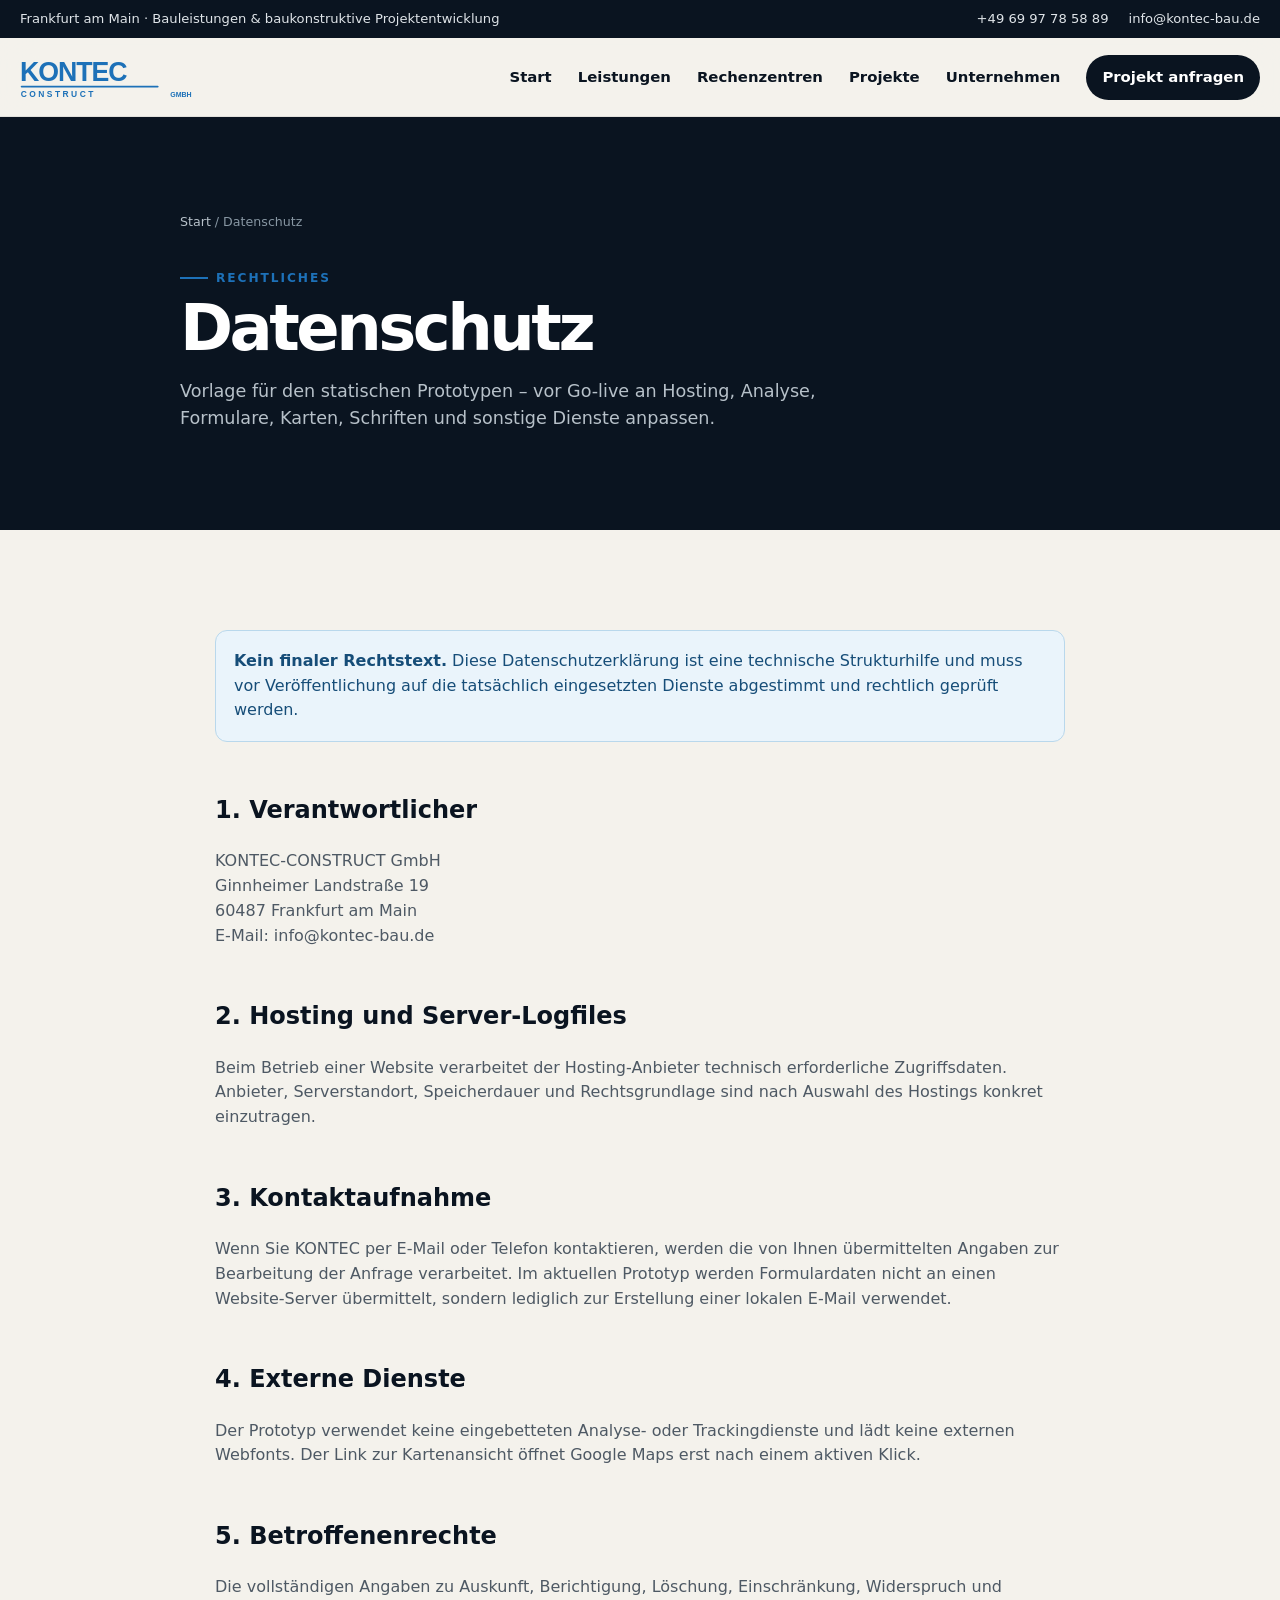
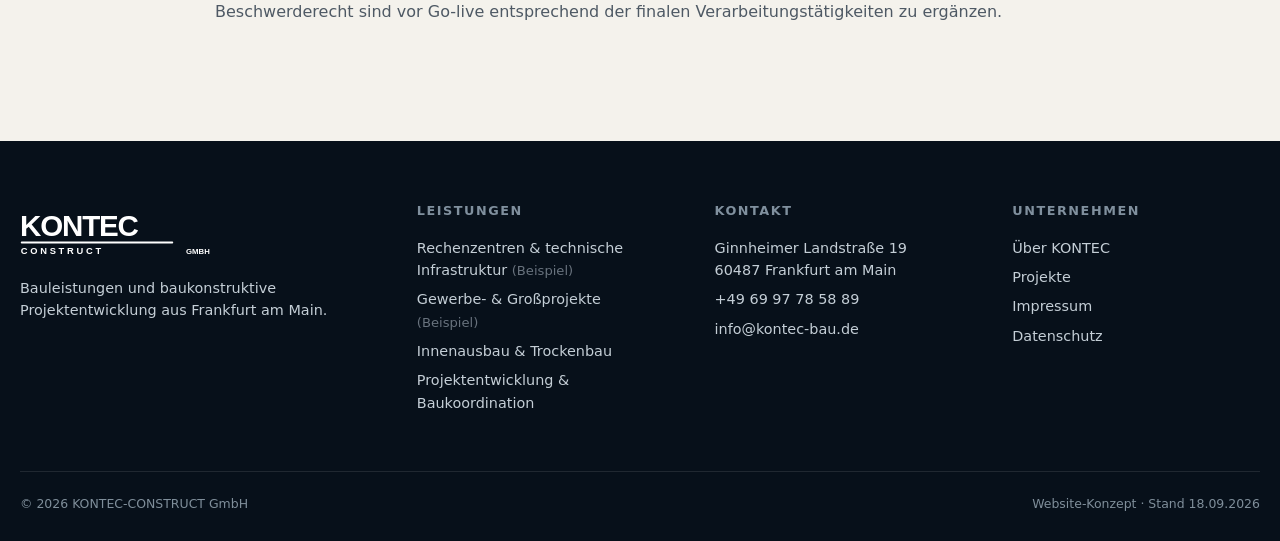
==== datenschutz.html @ 4d831913 "Add files via upload" ====
<!doctype html><html lang="de"><head><meta charset="utf-8"><meta name="viewport" content="width=device-width,initial-scale=1"><meta name="description" content="KONTEC-CONSTRUCT GmbH – Bauleistungen, technische Infrastruktur, Innenausbau und baukonstruktive Projektentwicklung in Frankfurt am Main."><title>KONTEC-CONSTRUCT GmbH | Frankfurt am Main</title><link rel="icon" href="assets/favicon.svg"><link rel="stylesheet" href="styles.css"></head><body>
<div class="topbar"><div class="container"><div>Frankfurt am Main · Bauleistungen & baukonstruktive Projektentwicklung</div><div class="meta"><a href="tel:+496997785889">+49 69 97 78 58 89</a><a href="mailto:info@kontec-bau.de">info@kontec-bau.de</a></div></div></div>
<header><div class="container nav"><a class="brand" href="index.html" aria-label="KONTEC-CONSTRUCT GmbH – Startseite"><img class="brand-logo" src="assets/kontec-logo.svg" alt="KONTEC-CONSTRUCT GmbH"></a><nav class="navlinks"><a href="index.html" class="">Start</a><a href="leistungen.html" class="">Leistungen</a><a href="rechenzentren.html">Rechenzentren</a><a href="projekte.html" class="">Projekte</a><a href="unternehmen.html" class="">Unternehmen</a><a href="kontakt.html" class="nav-cta ">Projekt anfragen</a></nav><button class="menu-btn" aria-label="Menü öffnen">☰</button></div></header><main><section class="page-hero"><div class="container page-head"><div class="breadcrumb"><a href="index.html">Start</a> / Datenschutz</div><span class="eyebrow">Rechtliches</span><h1>Datenschutz</h1><p>Vorlage für den statischen Prototypen – vor Go-live an Hosting, Analyse, Formulare, Karten, Schriften und sonstige Dienste anpassen.</p></div></section><section><div class="container legal"><div class="warning"><strong>Kein finaler Rechtstext.</strong> Diese Datenschutzerklärung ist eine technische Strukturhilfe und muss vor Veröffentlichung auf die tatsächlich eingesetzten Dienste abgestimmt und rechtlich geprüft werden.</div><h2>1. Verantwortlicher</h2><p>KONTEC-CONSTRUCT GmbH<br>Ginnheimer Landstraße 19<br>60487 Frankfurt am Main<br>E-Mail: info@kontec-bau.de</p><h2>2. Hosting und Server-Logfiles</h2><p>Beim Betrieb einer Website verarbeitet der Hosting-Anbieter technisch erforderliche Zugriffsdaten. Anbieter, Serverstandort, Speicherdauer und Rechtsgrundlage sind nach Auswahl des Hostings konkret einzutragen.</p><h2>3. Kontaktaufnahme</h2><p>Wenn Sie KONTEC per E-Mail oder Telefon kontaktieren, werden die von Ihnen übermittelten Angaben zur Bearbeitung der Anfrage verarbeitet. Im aktuellen Prototyp werden Formulardaten nicht an einen Website-Server übermittelt, sondern lediglich zur Erstellung einer lokalen E-Mail verwendet.</p><h2>4. Externe Dienste</h2><p>Der Prototyp verwendet keine eingebetteten Analyse- oder Trackingdienste und lädt keine externen Webfonts. Der Link zur Kartenansicht öffnet Google Maps erst nach einem aktiven Klick.</p><h2>5. Betroffenenrechte</h2><p>Die vollständigen Angaben zu Auskunft, Berichtigung, Löschung, Einschränkung, Widerspruch und Beschwerderecht sind vor Go-live entsprechend der finalen Verarbeitungstätigkeiten zu ergänzen.</p></div></section></main><footer><div class="container"><div class="footer-grid"><div><a class="brand brand--footer" href="index.html" aria-label="KONTEC-CONSTRUCT GmbH – Startseite"><img class="brand-logo" src="assets/kontec-logo.svg" alt="KONTEC-CONSTRUCT GmbH"></a><p style="max-width:330px;margin-top:20px">Bauleistungen und baukonstruktive Projektentwicklung aus Frankfurt am Main.</p></div><div><h4>Leistungen</h4><a href="rechenzentren.html">Rechenzentren & technische Infrastruktur <span class="note">(Beispiel)</span></a><a href="leistungen.html#grossprojekte">Gewerbe- & Großprojekte <span class="note">(Beispiel)</span></a><a href="leistungen.html#innenausbau">Innenausbau & Trockenbau</a><a href="leistungen.html#koordination">Projektentwicklung & Baukoordination</a></div><div><h4>Kontakt</h4><p>Ginnheimer Landstraße 19<br>60487 Frankfurt am Main</p><a href="tel:+496997785889">+49 69 97 78 58 89</a><a href="mailto:info@kontec-bau.de">info@kontec-bau.de</a></div><div><h4>Unternehmen</h4><a href="unternehmen.html">Über KONTEC</a><a href="projekte.html">Projekte</a><a href="impressum.html">Impressum</a><a href="datenschutz.html">Datenschutz</a></div></div><div class="footer-bottom"><span>© 2026 KONTEC-CONSTRUCT GmbH</span><span>Website-Konzept · Stand 18.09.2026</span></div></div></footer><script src="script.js"></script></body></html>
---- styles.css ----
:root{
  --ink:#0a1420;
  --ink-2:#122131;
  --paper:#f4f2ec;
  --white:#ffffff;
  --muted:#68727d;
  --line:#d8d9d6;
  --accent:#1d71b8;
  --accent-2:#4a9bd5;
  --lime:#b9c79c;
  --max:1240px;
  --radius:18px;
  --shadow:0 18px 60px rgba(10,20,32,.14);
}
*{box-sizing:border-box}
html{scroll-behavior:smooth}
body{margin:0;background:var(--paper);color:var(--ink);font-family:Inter,ui-sans-serif,system-ui,-apple-system,BlinkMacSystemFont,"Segoe UI",Arial,sans-serif;line-height:1.55}
a{color:inherit;text-decoration:none}
img{display:block;max-width:100%}
.container{width:min(var(--max),calc(100% - 40px));margin:0 auto}
.eyebrow{font-size:.76rem;letter-spacing:.16em;text-transform:uppercase;font-weight:800;color:var(--accent);display:inline-flex;align-items:center;gap:8px}.eyebrow:before{content:"";width:28px;height:2px;background:currentColor}
.tag{display:inline-flex;align-items:center;gap:7px;font-size:.71rem;line-height:1;padding:8px 10px;border-radius:999px;background:#eaf4fb;color:#164d78;border:1px solid #b9d8ec;font-weight:800;letter-spacing:.04em;text-transform:uppercase}.tag:before{content:"";width:6px;height:6px;border-radius:50%;background:var(--accent)}
.tag.verified{background:#eef4e7;color:#48573a;border-color:#cad7bc}.tag.verified:before{background:#6f835c}
.tag.dark{background:rgba(255,255,255,.09);color:#fff;border-color:rgba(255,255,255,.22)}.tag.dark:before{background:var(--accent-2)}
.note{font-size:.82rem;color:var(--muted)}
.btn{display:inline-flex;align-items:center;justify-content:center;gap:10px;min-height:50px;padding:0 20px;border-radius:999px;font-weight:800;border:1px solid transparent;transition:.2s ease;cursor:pointer;font:inherit}.btn-primary{background:var(--accent);color:white}.btn-primary:hover{background:#15588f;transform:translateY(-1px)}.btn-outline{border-color:rgba(10,20,32,.28);background:transparent}.btn-outline:hover{border-color:var(--ink);background:white}.btn-light{background:white;color:var(--ink)}
.topbar{background:var(--ink);color:#dfe4e8;font-size:.82rem;padding:9px 0}.topbar .container{display:flex;justify-content:space-between;gap:20px;align-items:center}.topbar a:hover{color:#fff}.topbar .meta{display:flex;gap:20px;flex-wrap:wrap}
header{position:sticky;top:0;z-index:60;background:rgba(244,242,236,.92);backdrop-filter:blur(16px);border-bottom:1px solid rgba(10,20,32,.08)}
.nav{height:78px;display:flex;align-items:center;justify-content:space-between;gap:24px}.brand{display:flex;align-items:center;min-width:190px}.brand-logo{display:block;width:190px;height:auto}.brand--footer .brand-logo{width:210px;filter:brightness(0) invert(1)}
.navlinks{display:flex;align-items:center;gap:26px;font-weight:700;font-size:.93rem}.navlinks a{position:relative}.navlinks a:after{content:"";position:absolute;left:0;right:100%;bottom:-7px;height:2px;background:var(--accent);transition:.2s}.navlinks a:hover:after,.navlinks a.active:after{right:0}.nav-cta{padding:11px 16px!important;background:var(--ink);color:white;border-radius:999px}.nav-cta:after{display:none}.menu-btn{display:none;border:0;background:none;font-size:1.6rem;padding:8px}
.hero{background:var(--ink);color:white;position:relative;overflow:hidden}.hero:before{content:"";position:absolute;width:700px;height:700px;border:1px solid rgba(255,255,255,.07);border-radius:50%;right:-160px;top:-280px;box-shadow:0 0 0 90px rgba(255,255,255,.025),0 0 0 180px rgba(255,255,255,.018)}.hero-grid{min-height:690px;display:grid;grid-template-columns:1.08fr .92fr;align-items:center;gap:70px;padding:80px 0}.hero h1{font-size:clamp(3.3rem,7.2vw,6.9rem);line-height:.87;letter-spacing:-.065em;margin:18px 0 28px;max-width:900px}.hero h1 em{font-style:normal;color:var(--accent-2)}.hero p{color:#bcc6ce;font-size:1.12rem;max-width:650px}.actions{display:flex;gap:12px;flex-wrap:wrap;margin-top:30px}.hero-visual{position:relative;min-height:520px}.visual-card{position:absolute;border-radius:26px;overflow:hidden;box-shadow:var(--shadow);border:1px solid rgba(255,255,255,.12)}.visual-main{inset:20px 0 70px 60px;background:linear-gradient(145deg,#21354a,#0d1a27)}.visual-main svg{width:100%;height:100%}.visual-small{width:220px;height:168px;left:0;bottom:20px;background:#f2efe8;color:var(--ink);padding:20px}.visual-small strong{font-size:2.4rem;display:block;letter-spacing:-.05em}.visual-small span{font-size:.85rem;color:var(--muted)}.visual-label{position:absolute;top:0;right:20px;background:var(--accent);color:white;padding:13px 16px;border-radius:14px;font-size:.82rem;font-weight:800;letter-spacing:.04em;text-transform:uppercase}
.statbar{background:white;border-bottom:1px solid var(--line)}.stats{display:grid;grid-template-columns:repeat(4,1fr)}.stat{padding:30px 26px;border-right:1px solid var(--line)}.stat:last-child{border-right:0}.stat strong{display:block;font-size:1.5rem;letter-spacing:-.04em}.stat span{font-size:.86rem;color:var(--muted)}
section{padding:100px 0}.section-head{display:flex;justify-content:space-between;gap:40px;align-items:end;margin-bottom:42px}.section-head h2,.page-head h1{font-size:clamp(2.5rem,5vw,4.7rem);line-height:.98;letter-spacing:-.055em;margin:10px 0 0}.section-head p{max-width:480px;color:var(--muted);margin:0}.dark{background:var(--ink);color:white}.dark .section-head p,.dark .muted{color:#aeb9c1}.dark .eyebrow{color:var(--accent-2)}
.service-grid{display:grid;grid-template-columns:repeat(2,1fr);gap:18px}.service-card{background:white;border:1px solid var(--line);border-radius:var(--radius);padding:34px;min-height:310px;display:flex;flex-direction:column;transition:.2s}.service-card:hover{transform:translateY(-3px);box-shadow:0 16px 40px rgba(10,20,32,.08)}.service-card .num{font-size:.8rem;color:var(--muted);font-weight:800}.service-card h3{font-size:1.65rem;letter-spacing:-.04em;margin:50px 0 12px}.service-card p{color:var(--muted);margin:0 0 24px}.service-card .arrow{margin-top:auto;font-weight:800;color:var(--accent)}
.project-grid{display:grid;grid-template-columns:repeat(12,1fr);gap:18px}.project{background:#162738;border-radius:20px;overflow:hidden;min-height:450px;position:relative;border:1px solid rgba(255,255,255,.08)}.project:nth-child(1){grid-column:span 7}.project:nth-child(2){grid-column:span 5}.project:nth-child(3){grid-column:span 5}.project:nth-child(4){grid-column:span 7}.project-art{height:280px;background:linear-gradient(135deg,#20394e,#0f1d2b);position:relative;overflow:hidden}.project-art svg{width:100%;height:100%}.project-body{padding:24px}.project-body h3{font-size:1.5rem;margin:9px 0 8px;letter-spacing:-.04em}.project-body p{color:#aeb9c1;margin:0}.project-meta{display:flex;gap:9px;flex-wrap:wrap;margin-top:18px}.pill{font-size:.75rem;padding:7px 9px;border:1px solid rgba(255,255,255,.18);border-radius:999px;color:#c8d0d6}
.process{display:grid;grid-template-columns:repeat(4,1fr);gap:14px}.step{padding:28px;border-top:3px solid var(--ink);background:#ebe8e0}.step b{display:block;color:var(--accent);margin-bottom:44px}.step h3{font-size:1.2rem}.step p{color:var(--muted);font-size:.93rem}
.split{display:grid;grid-template-columns:1fr 1fr;gap:70px;align-items:center}.quote-card{background:var(--ink);color:white;border-radius:26px;padding:48px;min-height:430px;display:flex;flex-direction:column;justify-content:space-between}.quote-card blockquote{font-size:clamp(1.8rem,3.8vw,3.1rem);line-height:1.08;letter-spacing:-.05em;margin:0}.quote-card small{color:#aeb9c1}.facts{display:grid;grid-template-columns:1fr 1fr;gap:18px;margin-top:24px}.fact{border-top:1px solid var(--line);padding-top:16px}.fact strong{font-size:1.4rem}.fact span{display:block;color:var(--muted);font-size:.86rem}
.cta{background:var(--accent);color:white;border-radius:28px;padding:54px;display:flex;justify-content:space-between;align-items:center;gap:30px}.cta h2{font-size:clamp(2.2rem,5vw,4.2rem);line-height:.95;letter-spacing:-.055em;margin:0}.cta p{max-width:470px;color:#dceefa}
footer{background:#07101a;color:#dfe5ea;padding:60px 0 28px}.footer-grid{display:grid;grid-template-columns:1.4fr 1fr 1fr 1fr;gap:50px}.footer-grid h4{font-size:.8rem;text-transform:uppercase;letter-spacing:.12em;color:#80909e;margin:0 0 16px}.footer-grid a,.footer-grid p{display:block;margin:7px 0;color:#c4ced6;font-size:.9rem}.footer-grid a:hover{color:white}.footer-bottom{border-top:1px solid rgba(255,255,255,.1);margin-top:50px;padding-top:22px;display:flex;justify-content:space-between;gap:20px;color:#7f8e9a;font-size:.78rem}
.page-hero{background:var(--ink);color:white;padding:95px 0 80px}.page-head{max-width:920px}.page-head p{max-width:700px;color:#b7c1c9;font-size:1.1rem}.breadcrumb{font-size:.79rem;color:#8897a3;margin-bottom:30px}.breadcrumb a{color:#b7c1c9}
.detail-grid{display:grid;grid-template-columns:.8fr 1.2fr;gap:80px}.sidebar{position:sticky;top:120px;align-self:start}.sidebar a{display:block;padding:13px 0;border-bottom:1px solid var(--line);font-weight:700}.content-block{padding-bottom:70px;margin-bottom:70px;border-bottom:1px solid var(--line)}.content-block:last-child{border-bottom:0}.content-block h2{font-size:2.6rem;line-height:1;letter-spacing:-.05em}.content-block h3{font-size:1.25rem;margin-top:28px}.content-block p{color:#4e5964}.bullet-grid{display:grid;grid-template-columns:1fr 1fr;gap:10px 30px;margin:25px 0}.bullet{padding:12px 0;border-bottom:1px solid var(--line);font-weight:700}.bullet:before{content:"→";color:var(--accent);margin-right:10px}
.projects-list{display:grid;grid-template-columns:repeat(2,1fr);gap:18px}.project-light{background:white;border:1px solid var(--line);border-radius:20px;overflow:hidden}.project-light .project-art{height:240px}.project-light .body{padding:26px}.project-light h3{font-size:1.45rem;letter-spacing:-.04em;margin:10px 0}.project-light p{color:var(--muted)}
.timeline{border-left:1px solid var(--line);margin-left:9px}.timeline-item{position:relative;padding:0 0 42px 35px}.timeline-item:before{content:"";position:absolute;left:-7px;top:4px;width:13px;height:13px;border-radius:50%;background:var(--accent)}.timeline-item strong{display:block;font-size:1.1rem}.timeline-item p{color:var(--muted);margin:5px 0}
.contact-grid{display:grid;grid-template-columns:.9fr 1.1fr;gap:60px}.contact-card{background:var(--ink);color:white;border-radius:24px;padding:40px}.contact-card h3{font-size:2rem;margin-top:0;letter-spacing:-.04em}.contact-row{padding:18px 0;border-bottom:1px solid rgba(255,255,255,.12)}.contact-row small{display:block;color:#8393a1;text-transform:uppercase;letter-spacing:.1em;margin-bottom:4px}.contact-row a{font-size:1.05rem;font-weight:700}.form{background:white;border:1px solid var(--line);border-radius:24px;padding:38px}.form-grid{display:grid;grid-template-columns:1fr 1fr;gap:16px}.field{display:flex;flex-direction:column;gap:7px}.field.full{grid-column:1/-1}.field label{font-size:.82rem;font-weight:800}.field input,.field select,.field textarea{width:100%;padding:14px 15px;border:1px solid #cfd3d4;border-radius:10px;background:#fbfbf8;font:inherit;color:var(--ink)}.field textarea{min-height:140px;resize:vertical}.form .note{margin-top:14px}.success{display:none;margin-top:14px;background:#edf4e7;border:1px solid #c7d6b8;padding:12px;border-radius:10px;color:#445635}
.legal{max-width:850px}.legal h2{margin-top:50px}.legal p,.legal li{color:#4e5964}.legal .warning{padding:18px;border-radius:12px;background:#eaf4fb;border:1px solid #b9d8ec;color:#164d78}
.source-note{background:#eee9df;border:1px solid #d9d1c4;border-radius:14px;padding:18px 20px;font-size:.86rem;color:#5e635f;margin-top:22px}
.mobile-only{display:none}
@media(max-width:960px){
  .topbar{display:none}.nav{height:70px}.menu-btn{display:block}.navlinks{display:none;position:absolute;top:70px;left:0;right:0;background:var(--paper);padding:22px 20px;border-bottom:1px solid var(--line);flex-direction:column;align-items:flex-start;gap:18px}.navlinks.open{display:flex}.nav-cta{width:100%;text-align:center}.hero-grid{grid-template-columns:1fr;padding:65px 0}.hero-visual{min-height:420px}.visual-main{left:30px}.stats{grid-template-columns:1fr 1fr}.stat:nth-child(2){border-right:0}.stat:nth-child(-n+2){border-bottom:1px solid var(--line)}.service-grid,.split,.contact-grid,.detail-grid{grid-template-columns:1fr}.sidebar{position:static}.project:nth-child(n){grid-column:span 12}.process{grid-template-columns:1fr 1fr}.footer-grid{grid-template-columns:1.5fr 1fr}.section-head{align-items:flex-start;flex-direction:column}.projects-list{grid-template-columns:1fr}.contact-grid{gap:22px}
}
@media(max-width:620px){
  .container{width:min(var(--max),calc(100% - 28px))}.hero-grid{padding:48px 0 58px;gap:28px}.hero h1{font-size:3.4rem}.hero p{font-size:1rem}.hero-visual{min-height:360px}.visual-main{inset:20px 0 60px 18px}.visual-small{width:175px;height:132px;padding:15px}.visual-small strong{font-size:2rem}.stats{grid-template-columns:1fr}.stat{border-right:0;border-bottom:1px solid var(--line)!important}.stat:last-child{border-bottom:0!important}section{padding:72px 0}.service-grid,.process,.facts,.footer-grid,.form-grid,.bullet-grid{grid-template-columns:1fr}.service-card{min-height:270px}.cta{padding:34px;align-items:flex-start;flex-direction:column}.page-hero{padding:65px 0 55px}.footer-bottom{flex-direction:column}.mobile-only{display:block}.project-art{height:220px}.quote-card{padding:32px;min-height:350px}
}

/* ===== Startseite V2 ===== */
.hero-v2{background:linear-gradient(135deg,#08131f 0%,#0a1724 62%,#0d2031 100%)}
.hero-v2:before{width:860px;height:860px;right:-260px;top:-420px;box-shadow:0 0 0 110px rgba(29,113,184,.055),0 0 0 220px rgba(255,255,255,.018)}
.hero-grid-v2{grid-template-columns:1.05fr .95fr;min-height:720px;padding:86px 0 56px}
.hero-copy{position:relative;z-index:2}
.hero-v2 h1{font-size:clamp(3.5rem,6.7vw,6.8rem);max-width:850px;margin-bottom:25px}
.hero-lead{font-size:1.17rem!important;line-height:1.65;max-width:720px!important}
.hero-points{display:flex;gap:10px;flex-wrap:wrap;margin-top:26px}.hero-points span{border:1px solid rgba(255,255,255,.15);border-radius:999px;padding:8px 12px;color:#d5dee5;font-size:.83rem;background:rgba(255,255,255,.035)}
.btn-primary-bright{background:var(--accent-2)}.btn-primary-bright:hover{background:#2f87c8}.btn-ghost{border:1px solid rgba(255,255,255,.22);color:#fff;background:rgba(255,255,255,.03)}.btn-ghost:hover{background:rgba(255,255,255,.09);border-color:rgba(255,255,255,.38)}
.demo-inline{font-size:.78rem!important;max-width:640px!important;margin-top:24px;color:#7f919f!important}.demo-inline strong{color:#aebbc5}
.hero-stage{min-height:540px;position:relative}.hero-stage-frame{position:absolute;inset:30px 0 80px 55px;border-radius:30px;overflow:hidden;border:1px solid rgba(255,255,255,.15);box-shadow:0 28px 80px rgba(0,0,0,.34)}.hero-stage-frame img{width:100%;height:100%;object-fit:cover}.hero-stage-frame:after{content:"";position:absolute;inset:0;background:linear-gradient(180deg,transparent 45%,rgba(3,10,17,.68))}
.hero-stage-caption{position:absolute;left:92px;right:38px;bottom:105px;z-index:2}.hero-stage-kicker{display:block;color:var(--accent-2);font-size:.72rem;letter-spacing:.16em;text-transform:uppercase;font-weight:900;margin-bottom:8px}.hero-stage-caption strong{font-size:1.8rem;line-height:1.08;letter-spacing:-.035em}.hero-stage-caption small{display:block;color:#9fb0bc;margin-top:9px}
.hero-chip{position:absolute;z-index:4;background:#fff;color:var(--ink);border-radius:14px;padding:11px 14px;font-weight:800;font-size:.78rem;box-shadow:0 10px 30px rgba(0,0,0,.2)}.hero-chip span{display:inline-flex;align-items:center;justify-content:center;width:24px;height:24px;background:var(--accent);color:#fff;border-radius:7px;margin-right:7px;font-size:.7rem}.hero-chip-a{top:4px;right:-8px}.hero-chip-b{bottom:52px;left:8px}
.hero-proofbar{display:grid;grid-template-columns:repeat(4,1fr);border-top:1px solid rgba(255,255,255,.12)}.proof-item{padding:22px 24px 25px;border-right:1px solid rgba(255,255,255,.11)}.proof-item:last-child{border-right:0}.proof-label{display:block;color:#6f8493;text-transform:uppercase;letter-spacing:.12em;font-size:.64rem;font-weight:800;margin-bottom:4px}.proof-item strong{display:block;font-size:1.05rem}.proof-item small{color:#7f919f;font-size:.68rem}
.intro-statement{padding:85px 0}.intro-grid{display:grid;grid-template-columns:.35fr 1fr;gap:70px}.intro-grid h2{font-size:clamp(2.7rem,5.4vw,5.3rem);line-height:.98;letter-spacing:-.06em;margin:0 0 26px;max-width:960px}.intro-grid p{font-size:1.16rem;line-height:1.7;max-width:850px;color:#4f5d68}
.service-grid-v2{grid-template-columns:1.3fr .7fr .7fr .7fr;align-items:stretch}.service-grid-v2 .service-card{min-height:420px}.service-card-featured{background:var(--ink);color:#fff;border-color:var(--ink);grid-row:span 1}.service-card-featured p{color:#adbac4}.service-card-featured .arrow{color:var(--accent-2)}.service-card-featured h3{font-size:2rem}.service-top{display:flex;justify-content:space-between;gap:12px;align-items:center}.service-list{display:grid;grid-template-columns:1fr 1fr;gap:8px;margin:4px 0 24px}.service-list span{font-size:.78rem;padding:8px 9px;border-radius:8px;background:rgba(255,255,255,.07);color:#c7d1d8}
.sector-section{overflow:hidden}.sector-grid{display:grid;grid-template-columns:1.25fr .75fr;grid-template-rows:repeat(2,320px);gap:18px}.sector-card{position:relative;border-radius:22px;overflow:hidden;border:1px solid rgba(255,255,255,.09);min-height:0}.sector-main{grid-row:1/3}.sector-card img{width:100%;height:100%;object-fit:cover;transition:transform .45s ease}.sector-card:hover img{transform:scale(1.035)}.sector-card:after{content:"";position:absolute;inset:0;background:linear-gradient(180deg,rgba(3,10,18,.04) 25%,rgba(3,10,18,.93) 100%)}.sector-overlay{position:absolute;z-index:2;left:28px;right:28px;bottom:26px}.sector-overlay h3{font-size:1.8rem;letter-spacing:-.04em;margin:11px 0 6px}.sector-main .sector-overlay h3{font-size:2.4rem}.sector-overlay p{color:#b5c1c9;max-width:580px;margin:0}.text-link{display:inline-block;font-weight:800;color:var(--accent-2);margin-top:16px}.text-link-dark{color:var(--accent)}
.why-grid{display:grid;grid-template-columns:repeat(4,1fr);gap:14px}.why-card{background:#ebe8e0;border-top:3px solid var(--ink);padding:28px;min-height:330px;display:flex;flex-direction:column}.why-card>span{color:var(--accent);font-weight:900;font-size:.8rem}.why-card h3{font-size:1.45rem;letter-spacing:-.035em;margin:56px 0 10px}.why-card p{color:var(--muted);margin:0}.why-card small{display:block;margin-top:auto;padding-top:20px;color:#8a8e90;font-size:.71rem;text-transform:uppercase;letter-spacing:.08em}
.numbers-band{background:#e8eef3;padding:82px 0}.numbers-intro{display:grid;grid-template-columns:.7fr 1.3fr;align-items:end;gap:50px;margin-bottom:38px}.numbers-intro h2{font-size:clamp(2.4rem,4.7vw,4.6rem);line-height:.98;letter-spacing:-.055em;margin:0}.numbers-grid{display:grid;grid-template-columns:repeat(4,1fr);border-top:1px solid #becbd5;border-bottom:1px solid #becbd5}.number-card{padding:30px 25px;border-right:1px solid #becbd5}.number-card:last-child{border-right:0}.number-card strong{font-size:2.8rem;letter-spacing:-.06em;display:block;color:#0c2234}.number-card span{display:block;color:#53626e}.number-card small{display:block;color:#82909a;text-transform:uppercase;font-size:.66rem;letter-spacing:.1em;margin-top:12px}
.case-grid{display:grid;grid-template-columns:1.15fr .85fr;grid-template-rows:auto auto;gap:18px}.case-card{background:#132537;border:1px solid rgba(255,255,255,.08);border-radius:22px;overflow:hidden}.case-large{grid-row:1/3}.case-image{position:relative;height:245px;overflow:hidden}.case-large .case-image{height:430px}.case-image img{width:100%;height:100%;object-fit:cover}.case-index{position:absolute;top:16px;right:16px;width:42px;height:42px;display:flex;align-items:center;justify-content:center;border-radius:50%;background:rgba(8,19,31,.76);color:#fff;border:1px solid rgba(255,255,255,.2);font-size:.75rem;font-weight:900}.case-content{padding:26px;display:flex;flex-direction:column;justify-content:space-between;gap:25px}.case-content h3{font-size:1.55rem;line-height:1.1;letter-spacing:-.04em;margin:12px 0 8px}.case-content p{color:#aeb9c1;margin:0}.case-facts{display:flex;flex-wrap:wrap;gap:18px;padding-top:18px;border-top:1px solid rgba(255,255,255,.1)}.case-facts span{font-size:.78rem;color:#b9c4cc}.case-facts b{display:block;color:#758999;text-transform:uppercase;letter-spacing:.08em;font-size:.61rem;margin-bottom:3px}
.process-line{display:grid;grid-template-columns:repeat(4,1fr);position:relative;margin-top:65px}.process-line:before{content:"";position:absolute;top:19px;left:4%;right:4%;height:1px;background:#c7cac8}.process-step{position:relative;padding-right:34px}.process-dot{position:relative;z-index:2;width:40px;height:40px;border-radius:50%;display:flex;align-items:center;justify-content:center;background:var(--paper);border:2px solid var(--accent);color:var(--accent);font-size:.7rem;font-weight:900;margin-bottom:35px}.process-step h3{font-size:1.25rem;letter-spacing:-.025em}.process-step p{color:var(--muted);font-size:.92rem}.process-v2 .source-note{margin-top:45px}
.company-teaser{background:white}.company-grid-v2{display:grid;grid-template-columns:1.05fr .95fr;gap:70px;align-items:stretch}.company-copy{padding:12px 0}.company-copy h2{font-size:clamp(2.8rem,5vw,4.8rem);line-height:.98;letter-spacing:-.055em;margin:12px 0 26px}.company-copy p{color:#56626c;font-size:1.06rem;max-width:690px}.company-facts-v2{display:grid;grid-template-columns:repeat(3,1fr);gap:15px;margin:34px 0}.company-facts-v2 div{border-top:1px solid var(--line);padding-top:15px}.company-facts-v2 strong{font-size:1.65rem;letter-spacing:-.04em;display:block}.company-facts-v2 span{font-size:.82rem;color:var(--muted)}.company-manifesto{background:var(--ink);color:#fff;border-radius:28px;padding:46px;display:flex;flex-direction:column;justify-content:space-between;min-height:450px;box-shadow:var(--shadow)}.company-manifesto blockquote{font-size:clamp(2rem,3.4vw,3.25rem);line-height:1.08;letter-spacing:-.05em;margin:35px 0}.company-manifesto small{color:#8597a5}
.cta-section-v2{padding-top:85px}.cta-v2{background:linear-gradient(135deg,#1d71b8,#15588f);padding:58px 62px}.cta-kicker{display:block;text-transform:uppercase;font-size:.69rem;letter-spacing:.15em;font-weight:900;color:#b9ddf5;margin-bottom:12px}.cta-v2 h2{max-width:760px}.cta-v2 p{font-size:1.02rem}.cta-actions-v2{display:flex;align-items:center;gap:26px;flex-wrap:wrap}.cta-phone{display:block;color:white}.cta-phone small{display:block;color:#d1e7f5;font-size:.68rem;text-transform:uppercase;letter-spacing:.1em}.cta-phone strong{font-size:1.1rem}

@media(max-width:1100px){
  .service-grid-v2{grid-template-columns:1fr 1fr}.service-grid-v2 .service-card{min-height:340px}.service-card-featured{grid-column:span 2}.why-grid{grid-template-columns:1fr 1fr}.hero-grid-v2{gap:40px}.hero-stage{min-height:490px}.numbers-grid{grid-template-columns:1fr 1fr}.number-card:nth-child(2){border-right:0}.number-card:nth-child(-n+2){border-bottom:1px solid #becbd5}
}
@media(max-width:960px){
  .hero-grid-v2{grid-template-columns:1fr;min-height:auto}.hero-stage{min-height:500px}.hero-proofbar{grid-template-columns:1fr 1fr}.proof-item:nth-child(2){border-right:0}.proof-item:nth-child(-n+2){border-bottom:1px solid rgba(255,255,255,.11)}.intro-grid{grid-template-columns:1fr;gap:24px}.sector-grid{grid-template-columns:1fr;grid-template-rows:440px 300px 300px}.sector-main{grid-row:auto}.case-grid{grid-template-columns:1fr}.case-large{grid-row:auto}.case-large .case-image{height:340px}.process-line{grid-template-columns:1fr 1fr;gap:36px}.process-line:before{display:none}.company-grid-v2{grid-template-columns:1fr}.numbers-intro{grid-template-columns:1fr;gap:18px}
}
@media(max-width:620px){
  .hero-v2 h1{font-size:3.15rem}.hero-grid-v2{padding-top:52px}.hero-stage{min-height:385px}.hero-stage-frame{inset:26px 0 68px 12px}.hero-stage-caption{left:36px;right:20px;bottom:85px}.hero-stage-caption strong{font-size:1.45rem}.hero-chip-a{right:0}.hero-chip-b{left:0;bottom:42px}.hero-proofbar{grid-template-columns:1fr}.proof-item{border-right:0!important;border-bottom:1px solid rgba(255,255,255,.11)}.proof-item:last-child{border-bottom:0}.intro-grid h2{font-size:2.75rem}.service-grid-v2{grid-template-columns:1fr}.service-card-featured{grid-column:auto}.service-list{grid-template-columns:1fr}.sector-grid{grid-template-rows:360px 280px 280px}.sector-overlay h3,.sector-main .sector-overlay h3{font-size:1.7rem}.why-grid{grid-template-columns:1fr}.why-card{min-height:270px}.why-card h3{margin-top:35px}.numbers-grid{grid-template-columns:1fr}.number-card{border-right:0;border-bottom:1px solid #becbd5!important}.number-card:last-child{border-bottom:0!important}.case-large .case-image,.case-image{height:250px}.process-line{grid-template-columns:1fr}.company-facts-v2{grid-template-columns:1fr 1fr}.company-manifesto{padding:32px;min-height:380px}.cta-v2{padding:36px 30px}.cta-actions-v2{align-items:flex-start;flex-direction:column}.hero-points{display:grid;grid-template-columns:1fr}.numbers-intro h2{font-size:2.8rem}
}
@media(prefers-reduced-motion:no-preference){.reveal-ready{opacity:0;transform:translateY(16px);transition:opacity .5s ease,transform .5s ease}.reveal-ready.reveal-in{opacity:1;transform:none}}
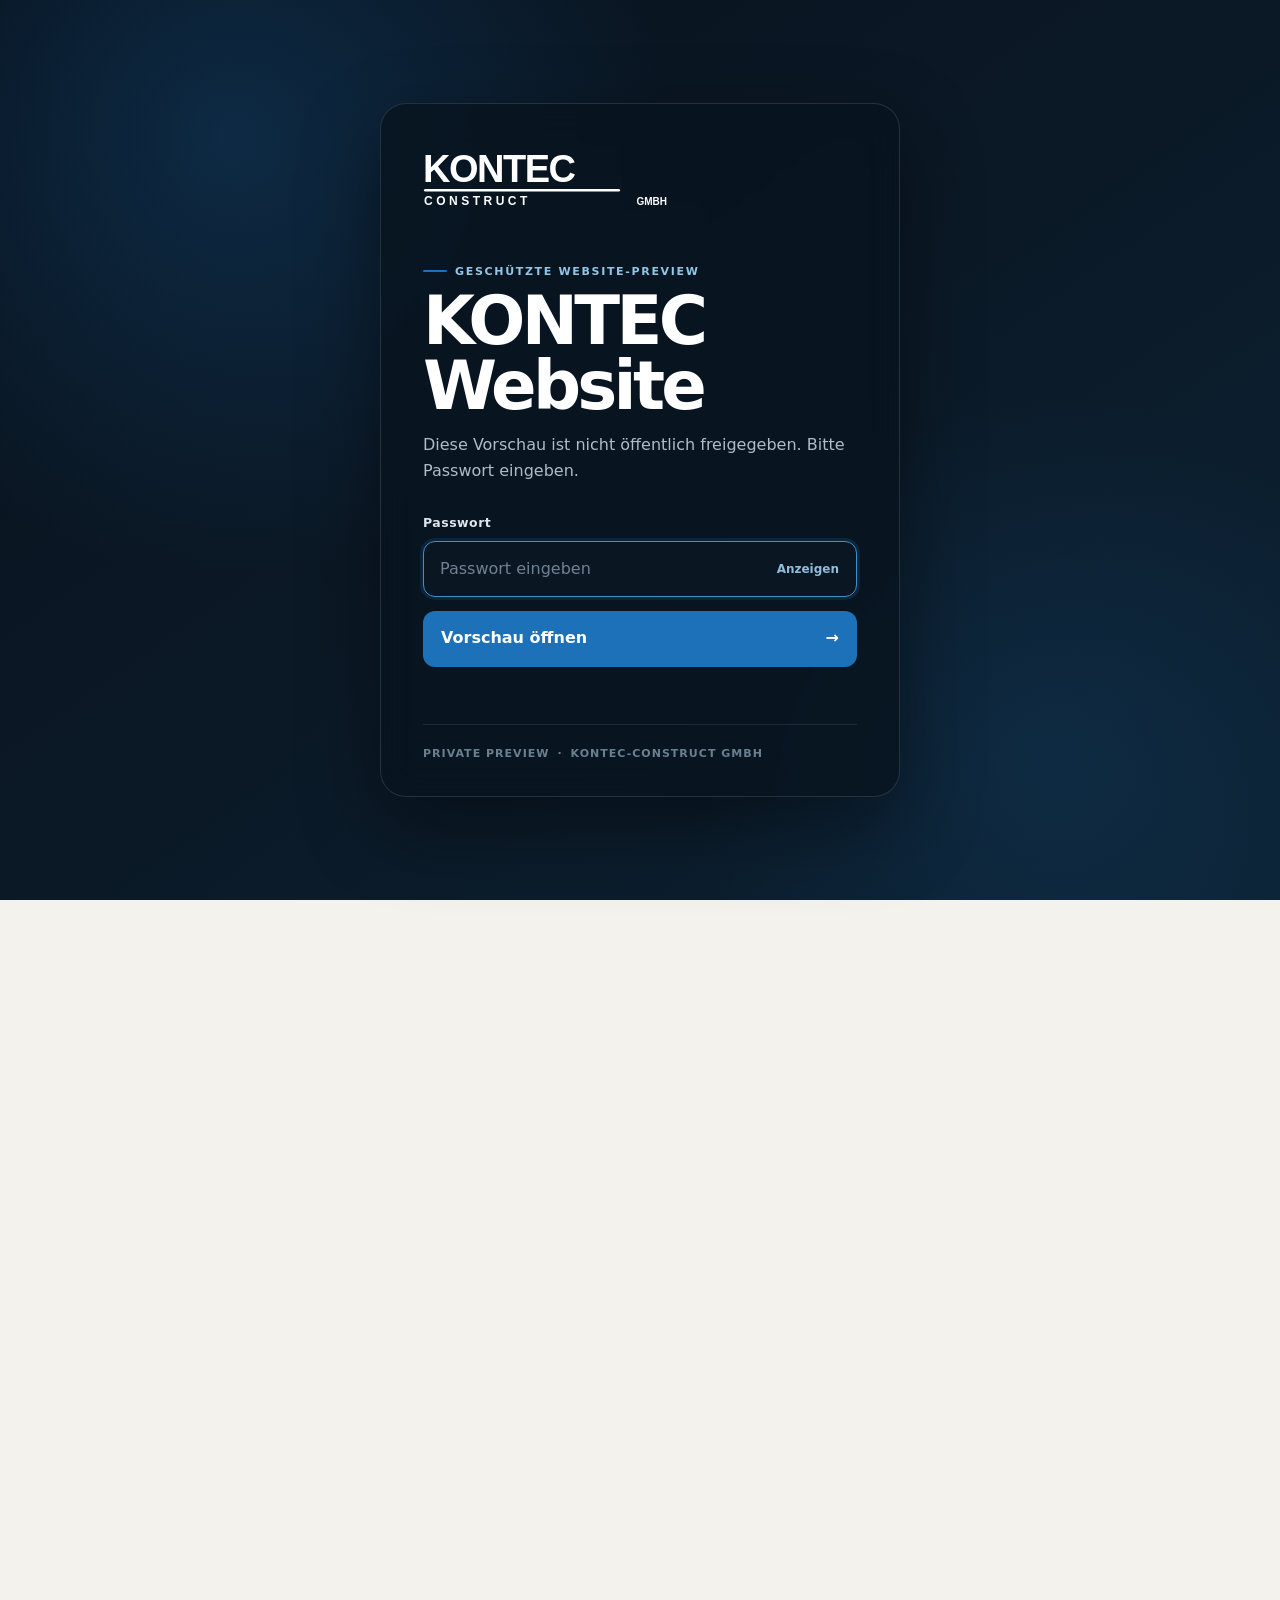
==== commit 8fd53f5a: "Add files via upload" ====
--- a/datenschutz.html
+++ b/datenschutz.html
@@ -1,3 +1,22 @@
-<!doctype html><html lang="de"><head><meta charset="utf-8"><meta name="viewport" content="width=device-width,initial-scale=1"><meta name="description" content="KONTEC-CONSTRUCT GmbH – Bauleistungen, technische Infrastruktur, Innenausbau und baukonstruktive Projektentwicklung in Frankfurt am Main."><title>KONTEC-CONSTRUCT GmbH | Frankfurt am Main</title><link rel="icon" href="assets/favicon.svg"><link rel="stylesheet" href="styles.css"></head><body>
+<!doctype html><html lang="de"><head><meta charset="utf-8"><meta name="viewport" content="width=device-width,initial-scale=1"><meta name="description" content="KONTEC-CONSTRUCT GmbH – Bauleistungen, technische Infrastruktur, Innenausbau und baukonstruktive Projektentwicklung in Frankfurt am Main."><title>KONTEC-CONSTRUCT GmbH | Frankfurt am Main</title><link rel="icon" href="assets/favicon.svg"><link rel="stylesheet" href="styles.css"></head><body class="auth-locked">
+<div id="auth-gate" class="auth-gate" role="dialog" aria-modal="true" aria-labelledby="auth-title">
+  <div class="auth-panel">
+    <div class="auth-brand"><img src="assets/kontec-logo.svg" alt="KONTEC-CONSTRUCT GmbH"></div>
+    <span class="auth-eyebrow">Geschützte Website-Preview</span>
+    <h1 id="auth-title">KONTEC Website</h1>
+    <p>Diese Vorschau ist nicht öffentlich freigegeben. Bitte Passwort eingeben.</p>
+    <form id="auth-form" class="auth-form" autocomplete="off">
+      <label for="auth-password">Passwort</label>
+      <div class="auth-input-wrap">
+        <input id="auth-password" name="password" type="password" inputmode="text" autocomplete="current-password" placeholder="Passwort eingeben" required>
+        <button class="auth-toggle" type="button" aria-label="Passwort anzeigen">Anzeigen</button>
+      </div>
+      <button class="auth-submit" type="submit">Vorschau öffnen <span>→</span></button>
+      <p id="auth-error" class="auth-error" role="alert" aria-live="polite"></p>
+    </form>
+    <div class="auth-meta"><span>Private Preview</span><span>·</span><span>KONTEC-CONSTRUCT GmbH</span></div>
+  </div>
+</div>
+
 <div class="topbar"><div class="container"><div>Frankfurt am Main · Bauleistungen & baukonstruktive Projektentwicklung</div><div class="meta"><a href="tel:+496997785889">+49 69 97 78 58 89</a><a href="mailto:info@kontec-bau.de">info@kontec-bau.de</a></div></div></div>
 <header><div class="container nav"><a class="brand" href="index.html" aria-label="KONTEC-CONSTRUCT GmbH – Startseite"><img class="brand-logo" src="assets/kontec-logo.svg" alt="KONTEC-CONSTRUCT GmbH"></a><nav class="navlinks"><a href="index.html" class="">Start</a><a href="leistungen.html" class="">Leistungen</a><a href="rechenzentren.html">Rechenzentren</a><a href="projekte.html" class="">Projekte</a><a href="unternehmen.html" class="">Unternehmen</a><a href="kontakt.html" class="nav-cta ">Projekt anfragen</a></nav><button class="menu-btn" aria-label="Menü öffnen">☰</button></div></header><main><section class="page-hero"><div class="container page-head"><div class="breadcrumb"><a href="index.html">Start</a> / Datenschutz</div><span class="eyebrow">Rechtliches</span><h1>Datenschutz</h1><p>Vorlage für den statischen Prototypen – vor Go-live an Hosting, Analyse, Formulare, Karten, Schriften und sonstige Dienste anpassen.</p></div></section><section><div class="container legal"><div class="warning"><strong>Kein finaler Rechtstext.</strong> Diese Datenschutzerklärung ist eine technische Strukturhilfe und muss vor Veröffentlichung auf die tatsächlich eingesetzten Dienste abgestimmt und rechtlich geprüft werden.</div><h2>1. Verantwortlicher</h2><p>KONTEC-CONSTRUCT GmbH<br>Ginnheimer Landstraße 19<br>60487 Frankfurt am Main<br>E-Mail: info@kontec-bau.de</p><h2>2. Hosting und Server-Logfiles</h2><p>Beim Betrieb einer Website verarbeitet der Hosting-Anbieter technisch erforderliche Zugriffsdaten. Anbieter, Serverstandort, Speicherdauer und Rechtsgrundlage sind nach Auswahl des Hostings konkret einzutragen.</p><h2>3. Kontaktaufnahme</h2><p>Wenn Sie KONTEC per E-Mail oder Telefon kontaktieren, werden die von Ihnen übermittelten Angaben zur Bearbeitung der Anfrage verarbeitet. Im aktuellen Prototyp werden Formulardaten nicht an einen Website-Server übermittelt, sondern lediglich zur Erstellung einer lokalen E-Mail verwendet.</p><h2>4. Externe Dienste</h2><p>Der Prototyp verwendet keine eingebetteten Analyse- oder Trackingdienste und lädt keine externen Webfonts. Der Link zur Kartenansicht öffnet Google Maps erst nach einem aktiven Klick.</p><h2>5. Betroffenenrechte</h2><p>Die vollständigen Angaben zu Auskunft, Berichtigung, Löschung, Einschränkung, Widerspruch und Beschwerderecht sind vor Go-live entsprechend der finalen Verarbeitungstätigkeiten zu ergänzen.</p></div></section></main><footer><div class="container"><div class="footer-grid"><div><a class="brand brand--footer" href="index.html" aria-label="KONTEC-CONSTRUCT GmbH – Startseite"><img class="brand-logo" src="assets/kontec-logo.svg" alt="KONTEC-CONSTRUCT GmbH"></a><p style="max-width:330px;margin-top:20px">Bauleistungen und baukonstruktive Projektentwicklung aus Frankfurt am Main.</p></div><div><h4>Leistungen</h4><a href="rechenzentren.html">Rechenzentren & technische Infrastruktur <span class="note">(Beispiel)</span></a><a href="leistungen.html#grossprojekte">Gewerbe- & Großprojekte <span class="note">(Beispiel)</span></a><a href="leistungen.html#innenausbau">Innenausbau & Trockenbau</a><a href="leistungen.html#koordination">Projektentwicklung & Baukoordination</a></div><div><h4>Kontakt</h4><p>Ginnheimer Landstraße 19<br>60487 Frankfurt am Main</p><a href="tel:+496997785889">+49 69 97 78 58 89</a><a href="mailto:info@kontec-bau.de">info@kontec-bau.de</a></div><div><h4>Unternehmen</h4><a href="unternehmen.html">Über KONTEC</a><a href="projekte.html">Projekte</a><a href="impressum.html">Impressum</a><a href="datenschutz.html">Datenschutz</a></div></div><div class="footer-bottom"><span>© 2026 KONTEC-CONSTRUCT GmbH</span><span>Website-Konzept · Stand 18.09.2026</span></div></div></footer><script src="script.js"></script></body></html>
--- a/styles.css
+++ b/styles.css
@@ -86,3 +86,30 @@
   .hero-v2 h1{font-size:3.15rem}.hero-grid-v2{padding-top:52px}.hero-stage{min-height:385px}.hero-stage-frame{inset:26px 0 68px 12px}.hero-stage-caption{left:36px;right:20px;bottom:85px}.hero-stage-caption strong{font-size:1.45rem}.hero-chip-a{right:0}.hero-chip-b{left:0;bottom:42px}.hero-proofbar{grid-template-columns:1fr}.proof-item{border-right:0!important;border-bottom:1px solid rgba(255,255,255,.11)}.proof-item:last-child{border-bottom:0}.intro-grid h2{font-size:2.75rem}.service-grid-v2{grid-template-columns:1fr}.service-card-featured{grid-column:auto}.service-list{grid-template-columns:1fr}.sector-grid{grid-template-rows:360px 280px 280px}.sector-overlay h3,.sector-main .sector-overlay h3{font-size:1.7rem}.why-grid{grid-template-columns:1fr}.why-card{min-height:270px}.why-card h3{margin-top:35px}.numbers-grid{grid-template-columns:1fr}.number-card{border-right:0;border-bottom:1px solid #becbd5!important}.number-card:last-child{border-bottom:0!important}.case-large .case-image,.case-image{height:250px}.process-line{grid-template-columns:1fr}.company-facts-v2{grid-template-columns:1fr 1fr}.company-manifesto{padding:32px;min-height:380px}.cta-v2{padding:36px 30px}.cta-actions-v2{align-items:flex-start;flex-direction:column}.hero-points{display:grid;grid-template-columns:1fr}.numbers-intro h2{font-size:2.8rem}
 }
 @media(prefers-reduced-motion:no-preference){.reveal-ready{opacity:0;transform:translateY(16px);transition:opacity .5s ease,transform .5s ease}.reveal-ready.reveal-in{opacity:1;transform:none}}
+
+/* =========================================================
+   Protected preview gate
+   This is a client-side presentation lock, not server security.
+   ========================================================= */
+body.auth-locked{overflow:hidden}
+body.auth-locked> :not(#auth-gate){visibility:hidden}
+.auth-gate{position:fixed;inset:0;z-index:999999;display:flex;align-items:center;justify-content:center;padding:24px;background:
+  radial-gradient(circle at 18% 15%,rgba(29,113,184,.24),transparent 34%),
+  radial-gradient(circle at 82% 84%,rgba(29,113,184,.14),transparent 28%),
+  linear-gradient(145deg,#07111c 0%,#0b1825 45%,#0c2234 100%);color:#fff}
+.auth-gate[hidden]{display:none}
+.auth-panel{width:min(100%,520px);padding:42px 42px 34px;border:1px solid rgba(255,255,255,.12);border-radius:26px;background:rgba(8,20,31,.82);box-shadow:0 30px 80px rgba(0,0,0,.42);backdrop-filter:blur(18px);-webkit-backdrop-filter:blur(18px)}
+.auth-brand{display:flex;align-items:center;margin-bottom:46px}.auth-brand img{display:block;width:min(270px,70vw);height:auto;filter:brightness(0) invert(1)}
+.auth-eyebrow{display:inline-flex;align-items:center;gap:8px;margin-bottom:12px;color:#91c6e8;font-size:.69rem;line-height:1;text-transform:uppercase;letter-spacing:.15em;font-weight:900}
+.auth-eyebrow:before{content:"";width:24px;height:2px;background:#1d71b8;border-radius:99px}
+.auth-panel h1{margin:0 0 12px;font-size:clamp(2.35rem,8vw,4.2rem);line-height:.98;letter-spacing:-.055em;color:#fff}
+.auth-panel>p{margin:0 0 30px;max-width:430px;color:#aebdca;font-size:1rem;line-height:1.6}
+.auth-form label{display:block;margin-bottom:8px;color:#dbe5ec;font-size:.78rem;font-weight:800;letter-spacing:.04em}
+.auth-input-wrap{position:relative}.auth-input-wrap input{width:100%;height:56px;padding:0 104px 0 16px;border:1px solid rgba(255,255,255,.18);border-radius:12px;background:#0a1723;color:#fff;font:inherit;outline:none;transition:border-color .2s ease,box-shadow .2s ease}.auth-input-wrap input::placeholder{color:#6f8292}.auth-input-wrap input:focus{border-color:#3f91ca;box-shadow:0 0 0 3px rgba(29,113,184,.18)}
+.auth-input-wrap input.auth-shake{animation:authShake .32s ease}
+.auth-toggle{position:absolute;right:10px;top:50%;transform:translateY(-50%);border:0;background:transparent;color:#8fbddd;font:inherit;font-size:.75rem;font-weight:800;cursor:pointer;padding:8px;border-radius:8px}.auth-toggle:hover{background:rgba(255,255,255,.06);color:#cfe8f8}
+.auth-submit{width:100%;height:56px;margin-top:14px;border:0;border-radius:12px;background:#1d71b8;color:#fff;font:inherit;font-weight:900;cursor:pointer;display:flex;align-items:center;justify-content:space-between;padding:0 18px;transition:transform .18s ease,background .18s ease}.auth-submit:hover{background:#2380cb;transform:translateY(-1px)}.auth-submit:active{transform:none}
+.auth-error{min-height:21px;margin:10px 0 0!important;color:#ffb3b3!important;font-size:.78rem!important;line-height:1.4!important}
+.auth-meta{display:flex;flex-wrap:wrap;gap:8px;margin-top:26px;padding-top:20px;border-top:1px solid rgba(255,255,255,.09);color:#698091;font-size:.69rem;text-transform:uppercase;letter-spacing:.09em;font-weight:700}
+@keyframes authShake{0%,100%{transform:translateX(0)}25%{transform:translateX(-7px)}75%{transform:translateX(7px)}}
+@media(max-width:620px){.auth-gate{padding:14px;align-items:flex-end}.auth-panel{padding:30px 22px 24px;border-radius:24px;max-height:calc(100dvh - 28px);overflow:auto}.auth-brand{margin-bottom:34px}.auth-brand img{width:230px}.auth-panel h1{font-size:3rem}.auth-input-wrap input,.auth-submit{height:54px}}
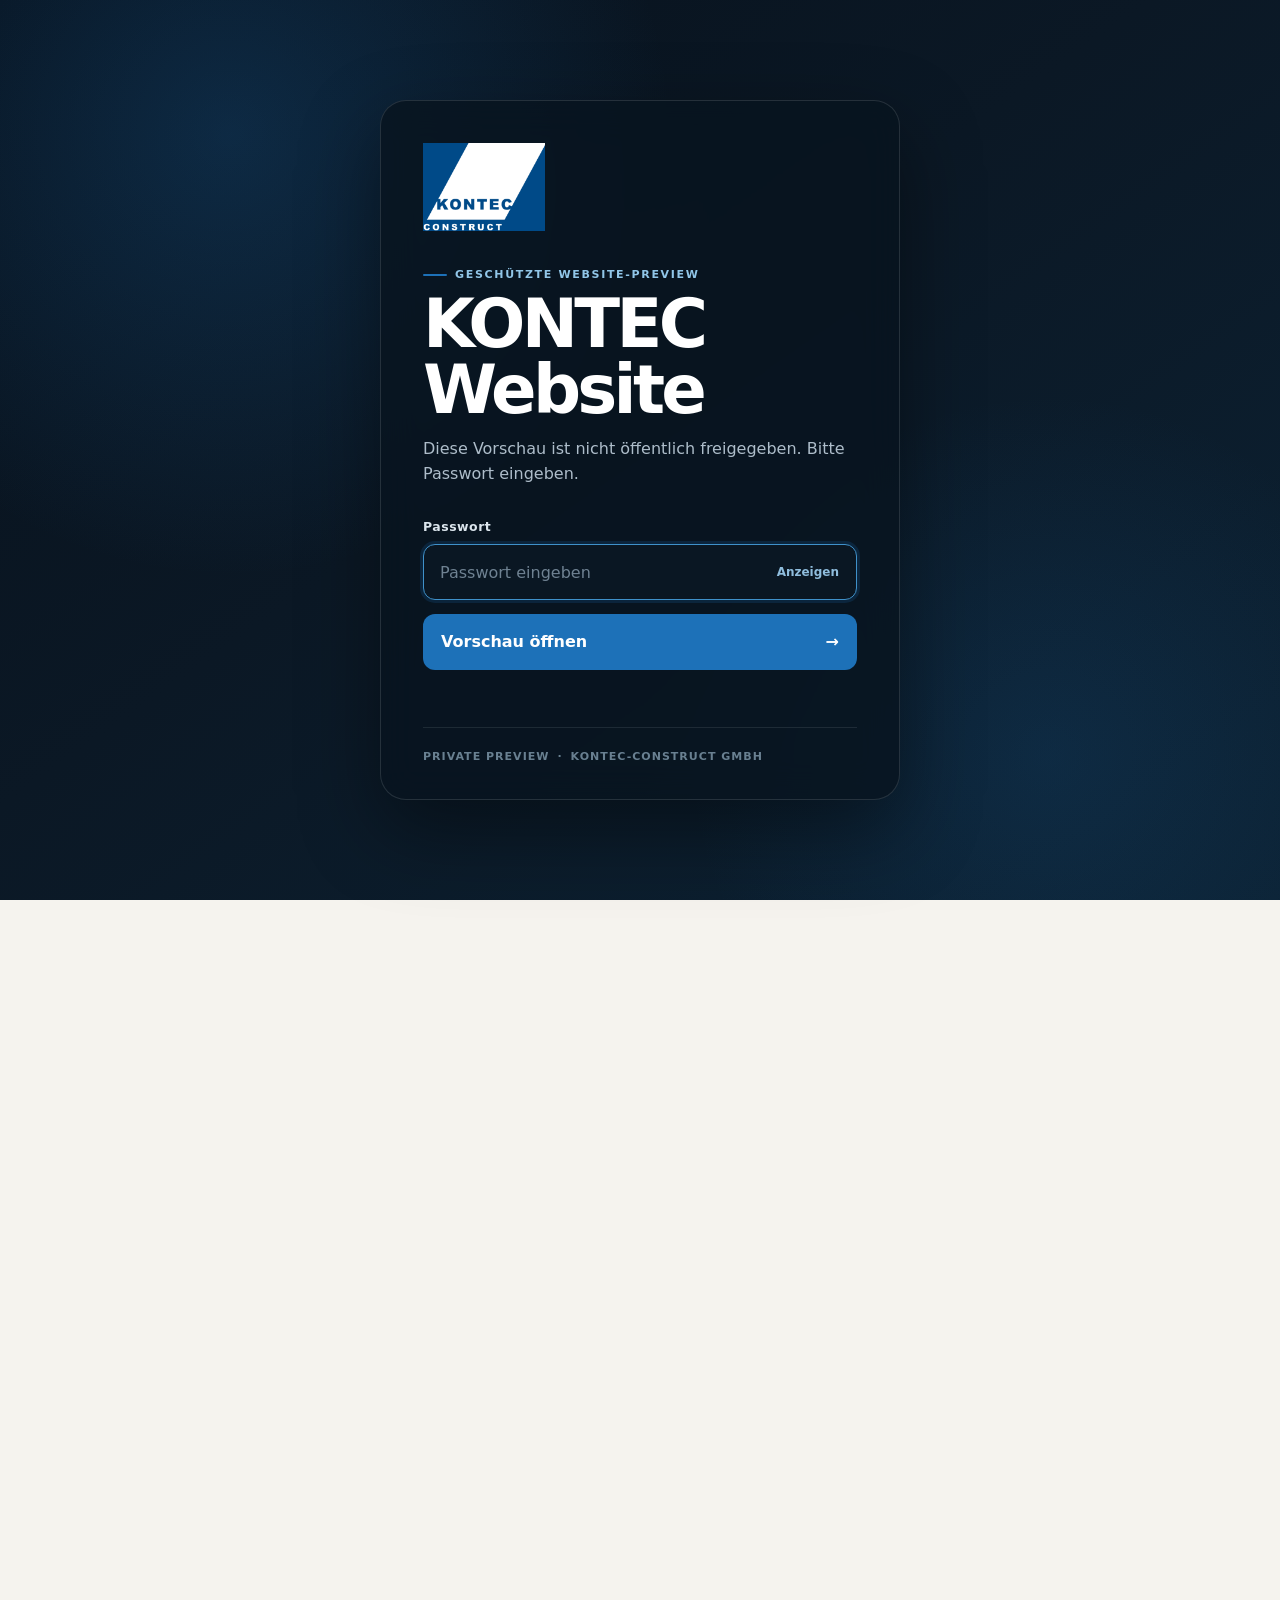
==== commit 6fd3cfc1: "Add files via upload" ====
--- a/datenschutz.html
+++ b/datenschutz.html
@@ -1,22 +1,22 @@
-<!doctype html><html lang="de"><head><meta charset="utf-8"><meta name="viewport" content="width=device-width,initial-scale=1"><meta name="description" content="KONTEC-CONSTRUCT GmbH – Bauleistungen, technische Infrastruktur, Innenausbau und baukonstruktive Projektentwicklung in Frankfurt am Main."><title>KONTEC-CONSTRUCT GmbH | Frankfurt am Main</title><link rel="icon" href="assets/favicon.svg"><link rel="stylesheet" href="styles.css"></head><body class="auth-locked">
-<div id="auth-gate" class="auth-gate" role="dialog" aria-modal="true" aria-labelledby="auth-title">
-  <div class="auth-panel">
-    <div class="auth-brand"><img src="assets/kontec-logo.svg" alt="KONTEC-CONSTRUCT GmbH"></div>
-    <span class="auth-eyebrow">Geschützte Website-Preview</span>
-    <h1 id="auth-title">KONTEC Website</h1>
-    <p>Diese Vorschau ist nicht öffentlich freigegeben. Bitte Passwort eingeben.</p>
-    <form id="auth-form" class="auth-form" autocomplete="off">
-      <label for="auth-password">Passwort</label>
-      <div class="auth-input-wrap">
-        <input id="auth-password" name="password" type="password" inputmode="text" autocomplete="current-password" placeholder="Passwort eingeben" required>
-        <button class="auth-toggle" type="button" aria-label="Passwort anzeigen">Anzeigen</button>
-      </div>
-      <button class="auth-submit" type="submit">Vorschau öffnen <span>→</span></button>
-      <p id="auth-error" class="auth-error" role="alert" aria-live="polite"></p>
-    </form>
-    <div class="auth-meta"><span>Private Preview</span><span>·</span><span>KONTEC-CONSTRUCT GmbH</span></div>
-  </div>
-</div>
-
-<div class="topbar"><div class="container"><div>Frankfurt am Main · Bauleistungen & baukonstruktive Projektentwicklung</div><div class="meta"><a href="tel:+496997785889">+49 69 97 78 58 89</a><a href="mailto:info@kontec-bau.de">info@kontec-bau.de</a></div></div></div>
-<header><div class="container nav"><a class="brand" href="index.html" aria-label="KONTEC-CONSTRUCT GmbH – Startseite"><img class="brand-logo" src="assets/kontec-logo.svg" alt="KONTEC-CONSTRUCT GmbH"></a><nav class="navlinks"><a href="index.html" class="">Start</a><a href="leistungen.html" class="">Leistungen</a><a href="rechenzentren.html">Rechenzentren</a><a href="projekte.html" class="">Projekte</a><a href="unternehmen.html" class="">Unternehmen</a><a href="kontakt.html" class="nav-cta ">Projekt anfragen</a></nav><button class="menu-btn" aria-label="Menü öffnen">☰</button></div></header><main><section class="page-hero"><div class="container page-head"><div class="breadcrumb"><a href="index.html">Start</a> / Datenschutz</div><span class="eyebrow">Rechtliches</span><h1>Datenschutz</h1><p>Vorlage für den statischen Prototypen – vor Go-live an Hosting, Analyse, Formulare, Karten, Schriften und sonstige Dienste anpassen.</p></div></section><section><div class="container legal"><div class="warning"><strong>Kein finaler Rechtstext.</strong> Diese Datenschutzerklärung ist eine technische Strukturhilfe und muss vor Veröffentlichung auf die tatsächlich eingesetzten Dienste abgestimmt und rechtlich geprüft werden.</div><h2>1. Verantwortlicher</h2><p>KONTEC-CONSTRUCT GmbH<br>Ginnheimer Landstraße 19<br>60487 Frankfurt am Main<br>E-Mail: info@kontec-bau.de</p><h2>2. Hosting und Server-Logfiles</h2><p>Beim Betrieb einer Website verarbeitet der Hosting-Anbieter technisch erforderliche Zugriffsdaten. Anbieter, Serverstandort, Speicherdauer und Rechtsgrundlage sind nach Auswahl des Hostings konkret einzutragen.</p><h2>3. Kontaktaufnahme</h2><p>Wenn Sie KONTEC per E-Mail oder Telefon kontaktieren, werden die von Ihnen übermittelten Angaben zur Bearbeitung der Anfrage verarbeitet. Im aktuellen Prototyp werden Formulardaten nicht an einen Website-Server übermittelt, sondern lediglich zur Erstellung einer lokalen E-Mail verwendet.</p><h2>4. Externe Dienste</h2><p>Der Prototyp verwendet keine eingebetteten Analyse- oder Trackingdienste und lädt keine externen Webfonts. Der Link zur Kartenansicht öffnet Google Maps erst nach einem aktiven Klick.</p><h2>5. Betroffenenrechte</h2><p>Die vollständigen Angaben zu Auskunft, Berichtigung, Löschung, Einschränkung, Widerspruch und Beschwerderecht sind vor Go-live entsprechend der finalen Verarbeitungstätigkeiten zu ergänzen.</p></div></section></main><footer><div class="container"><div class="footer-grid"><div><a class="brand brand--footer" href="index.html" aria-label="KONTEC-CONSTRUCT GmbH – Startseite"><img class="brand-logo" src="assets/kontec-logo.svg" alt="KONTEC-CONSTRUCT GmbH"></a><p style="max-width:330px;margin-top:20px">Bauleistungen und baukonstruktive Projektentwicklung aus Frankfurt am Main.</p></div><div><h4>Leistungen</h4><a href="rechenzentren.html">Rechenzentren & technische Infrastruktur <span class="note">(Beispiel)</span></a><a href="leistungen.html#grossprojekte">Gewerbe- & Großprojekte <span class="note">(Beispiel)</span></a><a href="leistungen.html#innenausbau">Innenausbau & Trockenbau</a><a href="leistungen.html#koordination">Projektentwicklung & Baukoordination</a></div><div><h4>Kontakt</h4><p>Ginnheimer Landstraße 19<br>60487 Frankfurt am Main</p><a href="tel:+496997785889">+49 69 97 78 58 89</a><a href="mailto:info@kontec-bau.de">info@kontec-bau.de</a></div><div><h4>Unternehmen</h4><a href="unternehmen.html">Über KONTEC</a><a href="projekte.html">Projekte</a><a href="impressum.html">Impressum</a><a href="datenschutz.html">Datenschutz</a></div></div><div class="footer-bottom"><span>© 2026 KONTEC-CONSTRUCT GmbH</span><span>Website-Konzept · Stand 18.09.2026</span></div></div></footer><script src="script.js"></script></body></html>+<!doctype html><html lang="de"><head><meta charset="utf-8"><meta name="viewport" content="width=device-width,initial-scale=1"><meta name="description" content="KONTEC-CONSTRUCT GmbH – Bauleistungen, technische Infrastruktur, Innenausbau und baukonstruktive Projektentwicklung in Frankfurt am Main."><title>KONTEC-CONSTRUCT GmbH | Frankfurt am Main</title><link rel="icon" href="assets/favicon.svg"><link rel="stylesheet" href="styles.css"></head><body class="auth-locked">
+<div id="auth-gate" class="auth-gate" role="dialog" aria-modal="true" aria-labelledby="auth-title">
+  <div class="auth-panel">
+    <div class="auth-brand"><img src="assets/kontec-logo.png" width="204" height="147" alt="KONTEC-CONSTRUCT GmbH"></div>
+    <span class="auth-eyebrow">Geschützte Website-Preview</span>
+    <h1 id="auth-title">KONTEC Website</h1>
+    <p>Diese Vorschau ist nicht öffentlich freigegeben. Bitte Passwort eingeben.</p>
+    <form id="auth-form" class="auth-form" autocomplete="off">
+      <label for="auth-password">Passwort</label>
+      <div class="auth-input-wrap">
+        <input id="auth-password" name="password" type="password" inputmode="text" autocomplete="current-password" placeholder="Passwort eingeben" required>
+        <button class="auth-toggle" type="button" aria-label="Passwort anzeigen">Anzeigen</button>
+      </div>
+      <button class="auth-submit" type="submit">Vorschau öffnen <span>→</span></button>
+      <p id="auth-error" class="auth-error" role="alert" aria-live="polite"></p>
+    </form>
+    <div class="auth-meta"><span>Private Preview</span><span>·</span><span>KONTEC-CONSTRUCT GmbH</span></div>
+  </div>
+</div>
+
+<div class="topbar"><div class="container"><div>Frankfurt am Main · Bauleistungen & baukonstruktive Projektentwicklung</div><div class="meta"><a href="tel:+496997785889">+49 69 97 78 58 89</a><a href="mailto:info@kontec-bau.de">info@kontec-bau.de</a></div></div></div>
+<header><div class="container nav"><a class="brand" href="index.html" aria-label="KONTEC-CONSTRUCT GmbH – Startseite"><img class="brand-logo" src="assets/kontec-logo.png" width="204" height="147" alt="KONTEC-CONSTRUCT"></a><nav class="navlinks" id="main-nav" aria-label="Hauptnavigation"><a href="index.html" class="">Start</a><a href="sanierung.html">Sanierung</a><a href="rechenzentren.html">Rechenzentren</a><a href="projekte.html" class="">Projekte</a><a href="unternehmen.html" class="">Unternehmen</a><a href="kontakt.html" class="nav-cta ">Projekt anfragen</a></nav><button class="menu-btn" aria-label="Menü öffnen" aria-controls="main-nav" aria-expanded="false">☰</button></div></header><main><section class="page-hero"><div class="container page-head"><div class="breadcrumb"><a href="index.html">Start</a> / Datenschutz</div><span class="eyebrow">Rechtliches</span><h1>Datenschutz</h1><p>Vorlage für den statischen Prototypen – vor Go-live an Hosting, Analyse, Formulare, Karten, Schriften und sonstige Dienste anpassen.</p></div></section><section><div class="container legal"><div class="warning"><strong>Kein finaler Rechtstext.</strong> Diese Datenschutzerklärung ist eine technische Strukturhilfe und muss vor Veröffentlichung auf die tatsächlich eingesetzten Dienste abgestimmt und rechtlich geprüft werden.</div><h2>1. Verantwortlicher</h2><p>KONTEC-CONSTRUCT GmbH<br>Ginnheimer Landstraße 19<br>60487 Frankfurt am Main<br>E-Mail: info@kontec-bau.de</p><h2>2. Hosting und Server-Logfiles</h2><p>Beim Betrieb einer Website verarbeitet der Hosting-Anbieter technisch erforderliche Zugriffsdaten. Anbieter, Serverstandort, Speicherdauer und Rechtsgrundlage sind nach Auswahl des Hostings konkret einzutragen.</p><h2>3. Kontaktaufnahme</h2><p>Wenn Sie KONTEC per E-Mail oder Telefon kontaktieren, werden die von Ihnen übermittelten Angaben zur Bearbeitung der Anfrage verarbeitet. Im aktuellen Prototyp werden Formulardaten nicht an einen Website-Server übermittelt, sondern lediglich zur Erstellung einer lokalen E-Mail verwendet.</p><h2>4. Externe Dienste</h2><p>Der Prototyp verwendet keine eingebetteten Analyse- oder Trackingdienste und lädt keine externen Webfonts. Der Link zur Kartenansicht öffnet Google Maps erst nach einem aktiven Klick.</p><h2>5. Betroffenenrechte</h2><p>Die vollständigen Angaben zu Auskunft, Berichtigung, Löschung, Einschränkung, Widerspruch und Beschwerderecht sind vor Go-live entsprechend der finalen Verarbeitungstätigkeiten zu ergänzen.</p></div></section></main><footer><div class="container"><div class="footer-grid"><div><a class="brand brand--footer" href="index.html" aria-label="KONTEC-CONSTRUCT GmbH – Startseite"><img class="brand-logo" src="assets/kontec-logo.png" width="204" height="147" alt="KONTEC-CONSTRUCT"></a><p style="max-width:330px;margin-top:20px">Bauleistungen und baukonstruktive Projektentwicklung aus Frankfurt am Main.</p></div><div><h4>Leistungen</h4><a href="sanierung.html">Sanierung & Innenausbau</a><a href="rechenzentren.html">Rechenzentren & technische Infrastruktur <span class="note">(Beispiel)</span></a><a href="leistungen.html#grossprojekte">Gewerbe- & Großprojekte <span class="note">(Beispiel)</span></a><a href="leistungen.html#innenausbau">Innenausbau & Trockenbau</a><a href="leistungen.html#koordination">Projektentwicklung & Baukoordination</a></div><div><h4>Kontakt</h4><p>Ginnheimer Landstraße 19<br>60487 Frankfurt am Main</p><a href="tel:+496997785889">+49 69 97 78 58 89</a><a href="mailto:info@kontec-bau.de">info@kontec-bau.de</a></div><div><h4>Unternehmen</h4><a href="leistungen.html">Leistungsübersicht</a><a href="unternehmen.html">Über KONTEC</a><a href="projekte.html">Projekte</a><a href="impressum.html">Impressum</a><a href="datenschutz.html">Datenschutz</a></div></div><div class="footer-bottom"><span>© 2026 KONTEC-CONSTRUCT GmbH</span><span>Website-Vorschau · September 2026</span></div></div></footer><script src="script.js"></script></body></html>
--- a/styles.css
+++ b/styles.css
@@ -1,115 +1,266 @@
-:root{
-  --ink:#0a1420;
-  --ink-2:#122131;
-  --paper:#f4f2ec;
-  --white:#ffffff;
-  --muted:#68727d;
-  --line:#d8d9d6;
-  --accent:#1d71b8;
-  --accent-2:#4a9bd5;
-  --lime:#b9c79c;
-  --max:1240px;
-  --radius:18px;
-  --shadow:0 18px 60px rgba(10,20,32,.14);
-}
-*{box-sizing:border-box}
-html{scroll-behavior:smooth}
-body{margin:0;background:var(--paper);color:var(--ink);font-family:Inter,ui-sans-serif,system-ui,-apple-system,BlinkMacSystemFont,"Segoe UI",Arial,sans-serif;line-height:1.55}
-a{color:inherit;text-decoration:none}
-img{display:block;max-width:100%}
-.container{width:min(var(--max),calc(100% - 40px));margin:0 auto}
-.eyebrow{font-size:.76rem;letter-spacing:.16em;text-transform:uppercase;font-weight:800;color:var(--accent);display:inline-flex;align-items:center;gap:8px}.eyebrow:before{content:"";width:28px;height:2px;background:currentColor}
-.tag{display:inline-flex;align-items:center;gap:7px;font-size:.71rem;line-height:1;padding:8px 10px;border-radius:999px;background:#eaf4fb;color:#164d78;border:1px solid #b9d8ec;font-weight:800;letter-spacing:.04em;text-transform:uppercase}.tag:before{content:"";width:6px;height:6px;border-radius:50%;background:var(--accent)}
-.tag.verified{background:#eef4e7;color:#48573a;border-color:#cad7bc}.tag.verified:before{background:#6f835c}
-.tag.dark{background:rgba(255,255,255,.09);color:#fff;border-color:rgba(255,255,255,.22)}.tag.dark:before{background:var(--accent-2)}
-.note{font-size:.82rem;color:var(--muted)}
-.btn{display:inline-flex;align-items:center;justify-content:center;gap:10px;min-height:50px;padding:0 20px;border-radius:999px;font-weight:800;border:1px solid transparent;transition:.2s ease;cursor:pointer;font:inherit}.btn-primary{background:var(--accent);color:white}.btn-primary:hover{background:#15588f;transform:translateY(-1px)}.btn-outline{border-color:rgba(10,20,32,.28);background:transparent}.btn-outline:hover{border-color:var(--ink);background:white}.btn-light{background:white;color:var(--ink)}
-.topbar{background:var(--ink);color:#dfe4e8;font-size:.82rem;padding:9px 0}.topbar .container{display:flex;justify-content:space-between;gap:20px;align-items:center}.topbar a:hover{color:#fff}.topbar .meta{display:flex;gap:20px;flex-wrap:wrap}
-header{position:sticky;top:0;z-index:60;background:rgba(244,242,236,.92);backdrop-filter:blur(16px);border-bottom:1px solid rgba(10,20,32,.08)}
-.nav{height:78px;display:flex;align-items:center;justify-content:space-between;gap:24px}.brand{display:flex;align-items:center;min-width:190px}.brand-logo{display:block;width:190px;height:auto}.brand--footer .brand-logo{width:210px;filter:brightness(0) invert(1)}
-.navlinks{display:flex;align-items:center;gap:26px;font-weight:700;font-size:.93rem}.navlinks a{position:relative}.navlinks a:after{content:"";position:absolute;left:0;right:100%;bottom:-7px;height:2px;background:var(--accent);transition:.2s}.navlinks a:hover:after,.navlinks a.active:after{right:0}.nav-cta{padding:11px 16px!important;background:var(--ink);color:white;border-radius:999px}.nav-cta:after{display:none}.menu-btn{display:none;border:0;background:none;font-size:1.6rem;padding:8px}
-.hero{background:var(--ink);color:white;position:relative;overflow:hidden}.hero:before{content:"";position:absolute;width:700px;height:700px;border:1px solid rgba(255,255,255,.07);border-radius:50%;right:-160px;top:-280px;box-shadow:0 0 0 90px rgba(255,255,255,.025),0 0 0 180px rgba(255,255,255,.018)}.hero-grid{min-height:690px;display:grid;grid-template-columns:1.08fr .92fr;align-items:center;gap:70px;padding:80px 0}.hero h1{font-size:clamp(3.3rem,7.2vw,6.9rem);line-height:.87;letter-spacing:-.065em;margin:18px 0 28px;max-width:900px}.hero h1 em{font-style:normal;color:var(--accent-2)}.hero p{color:#bcc6ce;font-size:1.12rem;max-width:650px}.actions{display:flex;gap:12px;flex-wrap:wrap;margin-top:30px}.hero-visual{position:relative;min-height:520px}.visual-card{position:absolute;border-radius:26px;overflow:hidden;box-shadow:var(--shadow);border:1px solid rgba(255,255,255,.12)}.visual-main{inset:20px 0 70px 60px;background:linear-gradient(145deg,#21354a,#0d1a27)}.visual-main svg{width:100%;height:100%}.visual-small{width:220px;height:168px;left:0;bottom:20px;background:#f2efe8;color:var(--ink);padding:20px}.visual-small strong{font-size:2.4rem;display:block;letter-spacing:-.05em}.visual-small span{font-size:.85rem;color:var(--muted)}.visual-label{position:absolute;top:0;right:20px;background:var(--accent);color:white;padding:13px 16px;border-radius:14px;font-size:.82rem;font-weight:800;letter-spacing:.04em;text-transform:uppercase}
-.statbar{background:white;border-bottom:1px solid var(--line)}.stats{display:grid;grid-template-columns:repeat(4,1fr)}.stat{padding:30px 26px;border-right:1px solid var(--line)}.stat:last-child{border-right:0}.stat strong{display:block;font-size:1.5rem;letter-spacing:-.04em}.stat span{font-size:.86rem;color:var(--muted)}
-section{padding:100px 0}.section-head{display:flex;justify-content:space-between;gap:40px;align-items:end;margin-bottom:42px}.section-head h2,.page-head h1{font-size:clamp(2.5rem,5vw,4.7rem);line-height:.98;letter-spacing:-.055em;margin:10px 0 0}.section-head p{max-width:480px;color:var(--muted);margin:0}.dark{background:var(--ink);color:white}.dark .section-head p,.dark .muted{color:#aeb9c1}.dark .eyebrow{color:var(--accent-2)}
-.service-grid{display:grid;grid-template-columns:repeat(2,1fr);gap:18px}.service-card{background:white;border:1px solid var(--line);border-radius:var(--radius);padding:34px;min-height:310px;display:flex;flex-direction:column;transition:.2s}.service-card:hover{transform:translateY(-3px);box-shadow:0 16px 40px rgba(10,20,32,.08)}.service-card .num{font-size:.8rem;color:var(--muted);font-weight:800}.service-card h3{font-size:1.65rem;letter-spacing:-.04em;margin:50px 0 12px}.service-card p{color:var(--muted);margin:0 0 24px}.service-card .arrow{margin-top:auto;font-weight:800;color:var(--accent)}
-.project-grid{display:grid;grid-template-columns:repeat(12,1fr);gap:18px}.project{background:#162738;border-radius:20px;overflow:hidden;min-height:450px;position:relative;border:1px solid rgba(255,255,255,.08)}.project:nth-child(1){grid-column:span 7}.project:nth-child(2){grid-column:span 5}.project:nth-child(3){grid-column:span 5}.project:nth-child(4){grid-column:span 7}.project-art{height:280px;background:linear-gradient(135deg,#20394e,#0f1d2b);position:relative;overflow:hidden}.project-art svg{width:100%;height:100%}.project-body{padding:24px}.project-body h3{font-size:1.5rem;margin:9px 0 8px;letter-spacing:-.04em}.project-body p{color:#aeb9c1;margin:0}.project-meta{display:flex;gap:9px;flex-wrap:wrap;margin-top:18px}.pill{font-size:.75rem;padding:7px 9px;border:1px solid rgba(255,255,255,.18);border-radius:999px;color:#c8d0d6}
-.process{display:grid;grid-template-columns:repeat(4,1fr);gap:14px}.step{padding:28px;border-top:3px solid var(--ink);background:#ebe8e0}.step b{display:block;color:var(--accent);margin-bottom:44px}.step h3{font-size:1.2rem}.step p{color:var(--muted);font-size:.93rem}
-.split{display:grid;grid-template-columns:1fr 1fr;gap:70px;align-items:center}.quote-card{background:var(--ink);color:white;border-radius:26px;padding:48px;min-height:430px;display:flex;flex-direction:column;justify-content:space-between}.quote-card blockquote{font-size:clamp(1.8rem,3.8vw,3.1rem);line-height:1.08;letter-spacing:-.05em;margin:0}.quote-card small{color:#aeb9c1}.facts{display:grid;grid-template-columns:1fr 1fr;gap:18px;margin-top:24px}.fact{border-top:1px solid var(--line);padding-top:16px}.fact strong{font-size:1.4rem}.fact span{display:block;color:var(--muted);font-size:.86rem}
-.cta{background:var(--accent);color:white;border-radius:28px;padding:54px;display:flex;justify-content:space-between;align-items:center;gap:30px}.cta h2{font-size:clamp(2.2rem,5vw,4.2rem);line-height:.95;letter-spacing:-.055em;margin:0}.cta p{max-width:470px;color:#dceefa}
-footer{background:#07101a;color:#dfe5ea;padding:60px 0 28px}.footer-grid{display:grid;grid-template-columns:1.4fr 1fr 1fr 1fr;gap:50px}.footer-grid h4{font-size:.8rem;text-transform:uppercase;letter-spacing:.12em;color:#80909e;margin:0 0 16px}.footer-grid a,.footer-grid p{display:block;margin:7px 0;color:#c4ced6;font-size:.9rem}.footer-grid a:hover{color:white}.footer-bottom{border-top:1px solid rgba(255,255,255,.1);margin-top:50px;padding-top:22px;display:flex;justify-content:space-between;gap:20px;color:#7f8e9a;font-size:.78rem}
-.page-hero{background:var(--ink);color:white;padding:95px 0 80px}.page-head{max-width:920px}.page-head p{max-width:700px;color:#b7c1c9;font-size:1.1rem}.breadcrumb{font-size:.79rem;color:#8897a3;margin-bottom:30px}.breadcrumb a{color:#b7c1c9}
-.detail-grid{display:grid;grid-template-columns:.8fr 1.2fr;gap:80px}.sidebar{position:sticky;top:120px;align-self:start}.sidebar a{display:block;padding:13px 0;border-bottom:1px solid var(--line);font-weight:700}.content-block{padding-bottom:70px;margin-bottom:70px;border-bottom:1px solid var(--line)}.content-block:last-child{border-bottom:0}.content-block h2{font-size:2.6rem;line-height:1;letter-spacing:-.05em}.content-block h3{font-size:1.25rem;margin-top:28px}.content-block p{color:#4e5964}.bullet-grid{display:grid;grid-template-columns:1fr 1fr;gap:10px 30px;margin:25px 0}.bullet{padding:12px 0;border-bottom:1px solid var(--line);font-weight:700}.bullet:before{content:"→";color:var(--accent);margin-right:10px}
-.projects-list{display:grid;grid-template-columns:repeat(2,1fr);gap:18px}.project-light{background:white;border:1px solid var(--line);border-radius:20px;overflow:hidden}.project-light .project-art{height:240px}.project-light .body{padding:26px}.project-light h3{font-size:1.45rem;letter-spacing:-.04em;margin:10px 0}.project-light p{color:var(--muted)}
-.timeline{border-left:1px solid var(--line);margin-left:9px}.timeline-item{position:relative;padding:0 0 42px 35px}.timeline-item:before{content:"";position:absolute;left:-7px;top:4px;width:13px;height:13px;border-radius:50%;background:var(--accent)}.timeline-item strong{display:block;font-size:1.1rem}.timeline-item p{color:var(--muted);margin:5px 0}
-.contact-grid{display:grid;grid-template-columns:.9fr 1.1fr;gap:60px}.contact-card{background:var(--ink);color:white;border-radius:24px;padding:40px}.contact-card h3{font-size:2rem;margin-top:0;letter-spacing:-.04em}.contact-row{padding:18px 0;border-bottom:1px solid rgba(255,255,255,.12)}.contact-row small{display:block;color:#8393a1;text-transform:uppercase;letter-spacing:.1em;margin-bottom:4px}.contact-row a{font-size:1.05rem;font-weight:700}.form{background:white;border:1px solid var(--line);border-radius:24px;padding:38px}.form-grid{display:grid;grid-template-columns:1fr 1fr;gap:16px}.field{display:flex;flex-direction:column;gap:7px}.field.full{grid-column:1/-1}.field label{font-size:.82rem;font-weight:800}.field input,.field select,.field textarea{width:100%;padding:14px 15px;border:1px solid #cfd3d4;border-radius:10px;background:#fbfbf8;font:inherit;color:var(--ink)}.field textarea{min-height:140px;resize:vertical}.form .note{margin-top:14px}.success{display:none;margin-top:14px;background:#edf4e7;border:1px solid #c7d6b8;padding:12px;border-radius:10px;color:#445635}
-.legal{max-width:850px}.legal h2{margin-top:50px}.legal p,.legal li{color:#4e5964}.legal .warning{padding:18px;border-radius:12px;background:#eaf4fb;border:1px solid #b9d8ec;color:#164d78}
-.source-note{background:#eee9df;border:1px solid #d9d1c4;border-radius:14px;padding:18px 20px;font-size:.86rem;color:#5e635f;margin-top:22px}
-.mobile-only{display:none}
-@media(max-width:960px){
-  .topbar{display:none}.nav{height:70px}.menu-btn{display:block}.navlinks{display:none;position:absolute;top:70px;left:0;right:0;background:var(--paper);padding:22px 20px;border-bottom:1px solid var(--line);flex-direction:column;align-items:flex-start;gap:18px}.navlinks.open{display:flex}.nav-cta{width:100%;text-align:center}.hero-grid{grid-template-columns:1fr;padding:65px 0}.hero-visual{min-height:420px}.visual-main{left:30px}.stats{grid-template-columns:1fr 1fr}.stat:nth-child(2){border-right:0}.stat:nth-child(-n+2){border-bottom:1px solid var(--line)}.service-grid,.split,.contact-grid,.detail-grid{grid-template-columns:1fr}.sidebar{position:static}.project:nth-child(n){grid-column:span 12}.process{grid-template-columns:1fr 1fr}.footer-grid{grid-template-columns:1.5fr 1fr}.section-head{align-items:flex-start;flex-direction:column}.projects-list{grid-template-columns:1fr}.contact-grid{gap:22px}
-}
-@media(max-width:620px){
-  .container{width:min(var(--max),calc(100% - 28px))}.hero-grid{padding:48px 0 58px;gap:28px}.hero h1{font-size:3.4rem}.hero p{font-size:1rem}.hero-visual{min-height:360px}.visual-main{inset:20px 0 60px 18px}.visual-small{width:175px;height:132px;padding:15px}.visual-small strong{font-size:2rem}.stats{grid-template-columns:1fr}.stat{border-right:0;border-bottom:1px solid var(--line)!important}.stat:last-child{border-bottom:0!important}section{padding:72px 0}.service-grid,.process,.facts,.footer-grid,.form-grid,.bullet-grid{grid-template-columns:1fr}.service-card{min-height:270px}.cta{padding:34px;align-items:flex-start;flex-direction:column}.page-hero{padding:65px 0 55px}.footer-bottom{flex-direction:column}.mobile-only{display:block}.project-art{height:220px}.quote-card{padding:32px;min-height:350px}
-}
-
-/* ===== Startseite V2 ===== */
-.hero-v2{background:linear-gradient(135deg,#08131f 0%,#0a1724 62%,#0d2031 100%)}
-.hero-v2:before{width:860px;height:860px;right:-260px;top:-420px;box-shadow:0 0 0 110px rgba(29,113,184,.055),0 0 0 220px rgba(255,255,255,.018)}
-.hero-grid-v2{grid-template-columns:1.05fr .95fr;min-height:720px;padding:86px 0 56px}
-.hero-copy{position:relative;z-index:2}
-.hero-v2 h1{font-size:clamp(3.5rem,6.7vw,6.8rem);max-width:850px;margin-bottom:25px}
-.hero-lead{font-size:1.17rem!important;line-height:1.65;max-width:720px!important}
-.hero-points{display:flex;gap:10px;flex-wrap:wrap;margin-top:26px}.hero-points span{border:1px solid rgba(255,255,255,.15);border-radius:999px;padding:8px 12px;color:#d5dee5;font-size:.83rem;background:rgba(255,255,255,.035)}
-.btn-primary-bright{background:var(--accent-2)}.btn-primary-bright:hover{background:#2f87c8}.btn-ghost{border:1px solid rgba(255,255,255,.22);color:#fff;background:rgba(255,255,255,.03)}.btn-ghost:hover{background:rgba(255,255,255,.09);border-color:rgba(255,255,255,.38)}
-.demo-inline{font-size:.78rem!important;max-width:640px!important;margin-top:24px;color:#7f919f!important}.demo-inline strong{color:#aebbc5}
-.hero-stage{min-height:540px;position:relative}.hero-stage-frame{position:absolute;inset:30px 0 80px 55px;border-radius:30px;overflow:hidden;border:1px solid rgba(255,255,255,.15);box-shadow:0 28px 80px rgba(0,0,0,.34)}.hero-stage-frame img{width:100%;height:100%;object-fit:cover}.hero-stage-frame:after{content:"";position:absolute;inset:0;background:linear-gradient(180deg,transparent 45%,rgba(3,10,17,.68))}
-.hero-stage-caption{position:absolute;left:92px;right:38px;bottom:105px;z-index:2}.hero-stage-kicker{display:block;color:var(--accent-2);font-size:.72rem;letter-spacing:.16em;text-transform:uppercase;font-weight:900;margin-bottom:8px}.hero-stage-caption strong{font-size:1.8rem;line-height:1.08;letter-spacing:-.035em}.hero-stage-caption small{display:block;color:#9fb0bc;margin-top:9px}
-.hero-chip{position:absolute;z-index:4;background:#fff;color:var(--ink);border-radius:14px;padding:11px 14px;font-weight:800;font-size:.78rem;box-shadow:0 10px 30px rgba(0,0,0,.2)}.hero-chip span{display:inline-flex;align-items:center;justify-content:center;width:24px;height:24px;background:var(--accent);color:#fff;border-radius:7px;margin-right:7px;font-size:.7rem}.hero-chip-a{top:4px;right:-8px}.hero-chip-b{bottom:52px;left:8px}
-.hero-proofbar{display:grid;grid-template-columns:repeat(4,1fr);border-top:1px solid rgba(255,255,255,.12)}.proof-item{padding:22px 24px 25px;border-right:1px solid rgba(255,255,255,.11)}.proof-item:last-child{border-right:0}.proof-label{display:block;color:#6f8493;text-transform:uppercase;letter-spacing:.12em;font-size:.64rem;font-weight:800;margin-bottom:4px}.proof-item strong{display:block;font-size:1.05rem}.proof-item small{color:#7f919f;font-size:.68rem}
-.intro-statement{padding:85px 0}.intro-grid{display:grid;grid-template-columns:.35fr 1fr;gap:70px}.intro-grid h2{font-size:clamp(2.7rem,5.4vw,5.3rem);line-height:.98;letter-spacing:-.06em;margin:0 0 26px;max-width:960px}.intro-grid p{font-size:1.16rem;line-height:1.7;max-width:850px;color:#4f5d68}
-.service-grid-v2{grid-template-columns:1.3fr .7fr .7fr .7fr;align-items:stretch}.service-grid-v2 .service-card{min-height:420px}.service-card-featured{background:var(--ink);color:#fff;border-color:var(--ink);grid-row:span 1}.service-card-featured p{color:#adbac4}.service-card-featured .arrow{color:var(--accent-2)}.service-card-featured h3{font-size:2rem}.service-top{display:flex;justify-content:space-between;gap:12px;align-items:center}.service-list{display:grid;grid-template-columns:1fr 1fr;gap:8px;margin:4px 0 24px}.service-list span{font-size:.78rem;padding:8px 9px;border-radius:8px;background:rgba(255,255,255,.07);color:#c7d1d8}
-.sector-section{overflow:hidden}.sector-grid{display:grid;grid-template-columns:1.25fr .75fr;grid-template-rows:repeat(2,320px);gap:18px}.sector-card{position:relative;border-radius:22px;overflow:hidden;border:1px solid rgba(255,255,255,.09);min-height:0}.sector-main{grid-row:1/3}.sector-card img{width:100%;height:100%;object-fit:cover;transition:transform .45s ease}.sector-card:hover img{transform:scale(1.035)}.sector-card:after{content:"";position:absolute;inset:0;background:linear-gradient(180deg,rgba(3,10,18,.04) 25%,rgba(3,10,18,.93) 100%)}.sector-overlay{position:absolute;z-index:2;left:28px;right:28px;bottom:26px}.sector-overlay h3{font-size:1.8rem;letter-spacing:-.04em;margin:11px 0 6px}.sector-main .sector-overlay h3{font-size:2.4rem}.sector-overlay p{color:#b5c1c9;max-width:580px;margin:0}.text-link{display:inline-block;font-weight:800;color:var(--accent-2);margin-top:16px}.text-link-dark{color:var(--accent)}
-.why-grid{display:grid;grid-template-columns:repeat(4,1fr);gap:14px}.why-card{background:#ebe8e0;border-top:3px solid var(--ink);padding:28px;min-height:330px;display:flex;flex-direction:column}.why-card>span{color:var(--accent);font-weight:900;font-size:.8rem}.why-card h3{font-size:1.45rem;letter-spacing:-.035em;margin:56px 0 10px}.why-card p{color:var(--muted);margin:0}.why-card small{display:block;margin-top:auto;padding-top:20px;color:#8a8e90;font-size:.71rem;text-transform:uppercase;letter-spacing:.08em}
-.numbers-band{background:#e8eef3;padding:82px 0}.numbers-intro{display:grid;grid-template-columns:.7fr 1.3fr;align-items:end;gap:50px;margin-bottom:38px}.numbers-intro h2{font-size:clamp(2.4rem,4.7vw,4.6rem);line-height:.98;letter-spacing:-.055em;margin:0}.numbers-grid{display:grid;grid-template-columns:repeat(4,1fr);border-top:1px solid #becbd5;border-bottom:1px solid #becbd5}.number-card{padding:30px 25px;border-right:1px solid #becbd5}.number-card:last-child{border-right:0}.number-card strong{font-size:2.8rem;letter-spacing:-.06em;display:block;color:#0c2234}.number-card span{display:block;color:#53626e}.number-card small{display:block;color:#82909a;text-transform:uppercase;font-size:.66rem;letter-spacing:.1em;margin-top:12px}
-.case-grid{display:grid;grid-template-columns:1.15fr .85fr;grid-template-rows:auto auto;gap:18px}.case-card{background:#132537;border:1px solid rgba(255,255,255,.08);border-radius:22px;overflow:hidden}.case-large{grid-row:1/3}.case-image{position:relative;height:245px;overflow:hidden}.case-large .case-image{height:430px}.case-image img{width:100%;height:100%;object-fit:cover}.case-index{position:absolute;top:16px;right:16px;width:42px;height:42px;display:flex;align-items:center;justify-content:center;border-radius:50%;background:rgba(8,19,31,.76);color:#fff;border:1px solid rgba(255,255,255,.2);font-size:.75rem;font-weight:900}.case-content{padding:26px;display:flex;flex-direction:column;justify-content:space-between;gap:25px}.case-content h3{font-size:1.55rem;line-height:1.1;letter-spacing:-.04em;margin:12px 0 8px}.case-content p{color:#aeb9c1;margin:0}.case-facts{display:flex;flex-wrap:wrap;gap:18px;padding-top:18px;border-top:1px solid rgba(255,255,255,.1)}.case-facts span{font-size:.78rem;color:#b9c4cc}.case-facts b{display:block;color:#758999;text-transform:uppercase;letter-spacing:.08em;font-size:.61rem;margin-bottom:3px}
-.process-line{display:grid;grid-template-columns:repeat(4,1fr);position:relative;margin-top:65px}.process-line:before{content:"";position:absolute;top:19px;left:4%;right:4%;height:1px;background:#c7cac8}.process-step{position:relative;padding-right:34px}.process-dot{position:relative;z-index:2;width:40px;height:40px;border-radius:50%;display:flex;align-items:center;justify-content:center;background:var(--paper);border:2px solid var(--accent);color:var(--accent);font-size:.7rem;font-weight:900;margin-bottom:35px}.process-step h3{font-size:1.25rem;letter-spacing:-.025em}.process-step p{color:var(--muted);font-size:.92rem}.process-v2 .source-note{margin-top:45px}
-.company-teaser{background:white}.company-grid-v2{display:grid;grid-template-columns:1.05fr .95fr;gap:70px;align-items:stretch}.company-copy{padding:12px 0}.company-copy h2{font-size:clamp(2.8rem,5vw,4.8rem);line-height:.98;letter-spacing:-.055em;margin:12px 0 26px}.company-copy p{color:#56626c;font-size:1.06rem;max-width:690px}.company-facts-v2{display:grid;grid-template-columns:repeat(3,1fr);gap:15px;margin:34px 0}.company-facts-v2 div{border-top:1px solid var(--line);padding-top:15px}.company-facts-v2 strong{font-size:1.65rem;letter-spacing:-.04em;display:block}.company-facts-v2 span{font-size:.82rem;color:var(--muted)}.company-manifesto{background:var(--ink);color:#fff;border-radius:28px;padding:46px;display:flex;flex-direction:column;justify-content:space-between;min-height:450px;box-shadow:var(--shadow)}.company-manifesto blockquote{font-size:clamp(2rem,3.4vw,3.25rem);line-height:1.08;letter-spacing:-.05em;margin:35px 0}.company-manifesto small{color:#8597a5}
-.cta-section-v2{padding-top:85px}.cta-v2{background:linear-gradient(135deg,#1d71b8,#15588f);padding:58px 62px}.cta-kicker{display:block;text-transform:uppercase;font-size:.69rem;letter-spacing:.15em;font-weight:900;color:#b9ddf5;margin-bottom:12px}.cta-v2 h2{max-width:760px}.cta-v2 p{font-size:1.02rem}.cta-actions-v2{display:flex;align-items:center;gap:26px;flex-wrap:wrap}.cta-phone{display:block;color:white}.cta-phone small{display:block;color:#d1e7f5;font-size:.68rem;text-transform:uppercase;letter-spacing:.1em}.cta-phone strong{font-size:1.1rem}
-
-@media(max-width:1100px){
-  .service-grid-v2{grid-template-columns:1fr 1fr}.service-grid-v2 .service-card{min-height:340px}.service-card-featured{grid-column:span 2}.why-grid{grid-template-columns:1fr 1fr}.hero-grid-v2{gap:40px}.hero-stage{min-height:490px}.numbers-grid{grid-template-columns:1fr 1fr}.number-card:nth-child(2){border-right:0}.number-card:nth-child(-n+2){border-bottom:1px solid #becbd5}
-}
-@media(max-width:960px){
-  .hero-grid-v2{grid-template-columns:1fr;min-height:auto}.hero-stage{min-height:500px}.hero-proofbar{grid-template-columns:1fr 1fr}.proof-item:nth-child(2){border-right:0}.proof-item:nth-child(-n+2){border-bottom:1px solid rgba(255,255,255,.11)}.intro-grid{grid-template-columns:1fr;gap:24px}.sector-grid{grid-template-columns:1fr;grid-template-rows:440px 300px 300px}.sector-main{grid-row:auto}.case-grid{grid-template-columns:1fr}.case-large{grid-row:auto}.case-large .case-image{height:340px}.process-line{grid-template-columns:1fr 1fr;gap:36px}.process-line:before{display:none}.company-grid-v2{grid-template-columns:1fr}.numbers-intro{grid-template-columns:1fr;gap:18px}
-}
-@media(max-width:620px){
-  .hero-v2 h1{font-size:3.15rem}.hero-grid-v2{padding-top:52px}.hero-stage{min-height:385px}.hero-stage-frame{inset:26px 0 68px 12px}.hero-stage-caption{left:36px;right:20px;bottom:85px}.hero-stage-caption strong{font-size:1.45rem}.hero-chip-a{right:0}.hero-chip-b{left:0;bottom:42px}.hero-proofbar{grid-template-columns:1fr}.proof-item{border-right:0!important;border-bottom:1px solid rgba(255,255,255,.11)}.proof-item:last-child{border-bottom:0}.intro-grid h2{font-size:2.75rem}.service-grid-v2{grid-template-columns:1fr}.service-card-featured{grid-column:auto}.service-list{grid-template-columns:1fr}.sector-grid{grid-template-rows:360px 280px 280px}.sector-overlay h3,.sector-main .sector-overlay h3{font-size:1.7rem}.why-grid{grid-template-columns:1fr}.why-card{min-height:270px}.why-card h3{margin-top:35px}.numbers-grid{grid-template-columns:1fr}.number-card{border-right:0;border-bottom:1px solid #becbd5!important}.number-card:last-child{border-bottom:0!important}.case-large .case-image,.case-image{height:250px}.process-line{grid-template-columns:1fr}.company-facts-v2{grid-template-columns:1fr 1fr}.company-manifesto{padding:32px;min-height:380px}.cta-v2{padding:36px 30px}.cta-actions-v2{align-items:flex-start;flex-direction:column}.hero-points{display:grid;grid-template-columns:1fr}.numbers-intro h2{font-size:2.8rem}
-}
-@media(prefers-reduced-motion:no-preference){.reveal-ready{opacity:0;transform:translateY(16px);transition:opacity .5s ease,transform .5s ease}.reveal-ready.reveal-in{opacity:1;transform:none}}
-
-/* =========================================================
-   Protected preview gate
-   This is a client-side presentation lock, not server security.
-   ========================================================= */
-body.auth-locked{overflow:hidden}
-body.auth-locked> :not(#auth-gate){visibility:hidden}
-.auth-gate{position:fixed;inset:0;z-index:999999;display:flex;align-items:center;justify-content:center;padding:24px;background:
-  radial-gradient(circle at 18% 15%,rgba(29,113,184,.24),transparent 34%),
-  radial-gradient(circle at 82% 84%,rgba(29,113,184,.14),transparent 28%),
-  linear-gradient(145deg,#07111c 0%,#0b1825 45%,#0c2234 100%);color:#fff}
-.auth-gate[hidden]{display:none}
-.auth-panel{width:min(100%,520px);padding:42px 42px 34px;border:1px solid rgba(255,255,255,.12);border-radius:26px;background:rgba(8,20,31,.82);box-shadow:0 30px 80px rgba(0,0,0,.42);backdrop-filter:blur(18px);-webkit-backdrop-filter:blur(18px)}
-.auth-brand{display:flex;align-items:center;margin-bottom:46px}.auth-brand img{display:block;width:min(270px,70vw);height:auto;filter:brightness(0) invert(1)}
-.auth-eyebrow{display:inline-flex;align-items:center;gap:8px;margin-bottom:12px;color:#91c6e8;font-size:.69rem;line-height:1;text-transform:uppercase;letter-spacing:.15em;font-weight:900}
-.auth-eyebrow:before{content:"";width:24px;height:2px;background:#1d71b8;border-radius:99px}
-.auth-panel h1{margin:0 0 12px;font-size:clamp(2.35rem,8vw,4.2rem);line-height:.98;letter-spacing:-.055em;color:#fff}
-.auth-panel>p{margin:0 0 30px;max-width:430px;color:#aebdca;font-size:1rem;line-height:1.6}
-.auth-form label{display:block;margin-bottom:8px;color:#dbe5ec;font-size:.78rem;font-weight:800;letter-spacing:.04em}
-.auth-input-wrap{position:relative}.auth-input-wrap input{width:100%;height:56px;padding:0 104px 0 16px;border:1px solid rgba(255,255,255,.18);border-radius:12px;background:#0a1723;color:#fff;font:inherit;outline:none;transition:border-color .2s ease,box-shadow .2s ease}.auth-input-wrap input::placeholder{color:#6f8292}.auth-input-wrap input:focus{border-color:#3f91ca;box-shadow:0 0 0 3px rgba(29,113,184,.18)}
-.auth-input-wrap input.auth-shake{animation:authShake .32s ease}
-.auth-toggle{position:absolute;right:10px;top:50%;transform:translateY(-50%);border:0;background:transparent;color:#8fbddd;font:inherit;font-size:.75rem;font-weight:800;cursor:pointer;padding:8px;border-radius:8px}.auth-toggle:hover{background:rgba(255,255,255,.06);color:#cfe8f8}
-.auth-submit{width:100%;height:56px;margin-top:14px;border:0;border-radius:12px;background:#1d71b8;color:#fff;font:inherit;font-weight:900;cursor:pointer;display:flex;align-items:center;justify-content:space-between;padding:0 18px;transition:transform .18s ease,background .18s ease}.auth-submit:hover{background:#2380cb;transform:translateY(-1px)}.auth-submit:active{transform:none}
-.auth-error{min-height:21px;margin:10px 0 0!important;color:#ffb3b3!important;font-size:.78rem!important;line-height:1.4!important}
-.auth-meta{display:flex;flex-wrap:wrap;gap:8px;margin-top:26px;padding-top:20px;border-top:1px solid rgba(255,255,255,.09);color:#698091;font-size:.69rem;text-transform:uppercase;letter-spacing:.09em;font-weight:700}
-@keyframes authShake{0%,100%{transform:translateX(0)}25%{transform:translateX(-7px)}75%{transform:translateX(7px)}}
-@media(max-width:620px){.auth-gate{padding:14px;align-items:flex-end}.auth-panel{padding:30px 22px 24px;border-radius:24px;max-height:calc(100dvh - 28px);overflow:auto}.auth-brand{margin-bottom:34px}.auth-brand img{width:230px}.auth-panel h1{font-size:3rem}.auth-input-wrap input,.auth-submit{height:54px}}
+:root{
+  --ink:#0a1420;
+  --ink-2:#122131;
+  --paper:#f4f2ec;
+  --white:#ffffff;
+  --muted:#68727d;
+  --line:#d8d9d6;
+  --accent:#1d71b8;
+  --accent-2:#4a9bd5;
+  --lime:#b9c79c;
+  --max:1240px;
+  --radius:18px;
+  --shadow:0 18px 60px rgba(10,20,32,.14);
+}
+*{box-sizing:border-box}
+html{scroll-behavior:smooth}
+body{margin:0;background:var(--paper);color:var(--ink);font-family:Inter,ui-sans-serif,system-ui,-apple-system,BlinkMacSystemFont,"Segoe UI",Arial,sans-serif;line-height:1.55}
+a{color:inherit;text-decoration:none}
+img{display:block;max-width:100%}
+.container{width:min(var(--max),calc(100% - 40px));margin:0 auto}
+.eyebrow{font-size:.76rem;letter-spacing:.16em;text-transform:uppercase;font-weight:800;color:var(--accent);display:inline-flex;align-items:center;gap:8px}.eyebrow:before{content:"";width:28px;height:2px;background:currentColor}
+.tag{display:inline-flex;align-items:center;gap:7px;font-size:.71rem;line-height:1;padding:8px 10px;border-radius:999px;background:#eaf4fb;color:#164d78;border:1px solid #b9d8ec;font-weight:800;letter-spacing:.04em;text-transform:uppercase}.tag:before{content:"";width:6px;height:6px;border-radius:50%;background:var(--accent)}
+.tag.verified{background:#eef4e7;color:#48573a;border-color:#cad7bc}.tag.verified:before{background:#6f835c}
+.tag.dark{background:rgba(255,255,255,.09);color:#fff;border-color:rgba(255,255,255,.22)}.tag.dark:before{background:var(--accent-2)}
+.note{font-size:.82rem;color:var(--muted)}
+.btn{display:inline-flex;align-items:center;justify-content:center;gap:10px;min-height:50px;padding:0 20px;border-radius:999px;font-weight:800;border:1px solid transparent;transition:.2s ease;cursor:pointer;font:inherit}.btn-primary{background:var(--accent);color:white}.btn-primary:hover{background:#15588f;transform:translateY(-1px)}.btn-outline{border-color:rgba(10,20,32,.28);background:transparent}.btn-outline:hover{border-color:var(--ink);background:white}.btn-light{background:white;color:var(--ink)}
+.topbar{background:var(--ink);color:#dfe4e8;font-size:.82rem;padding:9px 0}.topbar .container{display:flex;justify-content:space-between;gap:20px;align-items:center}.topbar a:hover{color:#fff}.topbar .meta{display:flex;gap:20px;flex-wrap:wrap}
+header{position:sticky;top:0;z-index:60;background:rgba(244,242,236,.92);backdrop-filter:blur(16px);border-bottom:1px solid rgba(10,20,32,.08)}
+.nav{height:78px;display:flex;align-items:center;justify-content:space-between;gap:24px}.brand{display:flex;align-items:center;min-width:190px}.brand-logo{display:block;width:190px;height:auto}.brand--footer .brand-logo{width:210px;filter:brightness(0) invert(1)}
+.navlinks{display:flex;align-items:center;gap:26px;font-weight:700;font-size:.93rem}.navlinks a{position:relative}.navlinks a:after{content:"";position:absolute;left:0;right:100%;bottom:-7px;height:2px;background:var(--accent);transition:.2s}.navlinks a:hover:after,.navlinks a.active:after{right:0}.nav-cta{padding:11px 16px!important;background:var(--ink);color:white;border-radius:999px}.nav-cta:after{display:none}.menu-btn{display:none;border:0;background:none;font-size:1.6rem;padding:8px}
+.hero{background:var(--ink);color:white;position:relative;overflow:hidden}.hero:before{content:"";position:absolute;width:700px;height:700px;border:1px solid rgba(255,255,255,.07);border-radius:50%;right:-160px;top:-280px;box-shadow:0 0 0 90px rgba(255,255,255,.025),0 0 0 180px rgba(255,255,255,.018)}.hero-grid{min-height:690px;display:grid;grid-template-columns:1.08fr .92fr;align-items:center;gap:70px;padding:80px 0}.hero h1{font-size:clamp(3.3rem,7.2vw,6.9rem);line-height:.87;letter-spacing:-.065em;margin:18px 0 28px;max-width:900px}.hero h1 em{font-style:normal;color:var(--accent-2)}.hero p{color:#bcc6ce;font-size:1.12rem;max-width:650px}.actions{display:flex;gap:12px;flex-wrap:wrap;margin-top:30px}.hero-visual{position:relative;min-height:520px}.visual-card{position:absolute;border-radius:26px;overflow:hidden;box-shadow:var(--shadow);border:1px solid rgba(255,255,255,.12)}.visual-main{inset:20px 0 70px 60px;background:linear-gradient(145deg,#21354a,#0d1a27)}.visual-main svg{width:100%;height:100%}.visual-small{width:220px;height:168px;left:0;bottom:20px;background:#f2efe8;color:var(--ink);padding:20px}.visual-small strong{font-size:2.4rem;display:block;letter-spacing:-.05em}.visual-small span{font-size:.85rem;color:var(--muted)}.visual-label{position:absolute;top:0;right:20px;background:var(--accent);color:white;padding:13px 16px;border-radius:14px;font-size:.82rem;font-weight:800;letter-spacing:.04em;text-transform:uppercase}
+.statbar{background:white;border-bottom:1px solid var(--line)}.stats{display:grid;grid-template-columns:repeat(4,1fr)}.stat{padding:30px 26px;border-right:1px solid var(--line)}.stat:last-child{border-right:0}.stat strong{display:block;font-size:1.5rem;letter-spacing:-.04em}.stat span{font-size:.86rem;color:var(--muted)}
+section{padding:100px 0}.section-head{display:flex;justify-content:space-between;gap:40px;align-items:end;margin-bottom:42px}.section-head h2,.page-head h1{font-size:clamp(2.5rem,5vw,4.7rem);line-height:.98;letter-spacing:-.055em;margin:10px 0 0}.section-head p{max-width:480px;color:var(--muted);margin:0}.dark{background:var(--ink);color:white}.dark .section-head p,.dark .muted{color:#aeb9c1}.dark .eyebrow{color:var(--accent-2)}
+.service-grid{display:grid;grid-template-columns:repeat(2,1fr);gap:18px}.service-card{background:white;border:1px solid var(--line);border-radius:var(--radius);padding:34px;min-height:310px;display:flex;flex-direction:column;transition:.2s}.service-card:hover{transform:translateY(-3px);box-shadow:0 16px 40px rgba(10,20,32,.08)}.service-card .num{font-size:.8rem;color:var(--muted);font-weight:800}.service-card h3{font-size:1.65rem;letter-spacing:-.04em;margin:50px 0 12px}.service-card p{color:var(--muted);margin:0 0 24px}.service-card .arrow{margin-top:auto;font-weight:800;color:var(--accent)}
+.project-grid{display:grid;grid-template-columns:repeat(12,1fr);gap:18px}.project{background:#162738;border-radius:20px;overflow:hidden;min-height:450px;position:relative;border:1px solid rgba(255,255,255,.08)}.project:nth-child(1){grid-column:span 7}.project:nth-child(2){grid-column:span 5}.project:nth-child(3){grid-column:span 5}.project:nth-child(4){grid-column:span 7}.project-art{height:280px;background:linear-gradient(135deg,#20394e,#0f1d2b);position:relative;overflow:hidden}.project-art svg{width:100%;height:100%}.project-body{padding:24px}.project-body h3{font-size:1.5rem;margin:9px 0 8px;letter-spacing:-.04em}.project-body p{color:#aeb9c1;margin:0}.project-meta{display:flex;gap:9px;flex-wrap:wrap;margin-top:18px}.pill{font-size:.75rem;padding:7px 9px;border:1px solid rgba(255,255,255,.18);border-radius:999px;color:#c8d0d6}
+.process{display:grid;grid-template-columns:repeat(4,1fr);gap:14px}.step{padding:28px;border-top:3px solid var(--ink);background:#ebe8e0}.step b{display:block;color:var(--accent);margin-bottom:44px}.step h3{font-size:1.2rem}.step p{color:var(--muted);font-size:.93rem}
+.split{display:grid;grid-template-columns:1fr 1fr;gap:70px;align-items:center}.quote-card{background:var(--ink);color:white;border-radius:26px;padding:48px;min-height:430px;display:flex;flex-direction:column;justify-content:space-between}.quote-card blockquote{font-size:clamp(1.8rem,3.8vw,3.1rem);line-height:1.08;letter-spacing:-.05em;margin:0}.quote-card small{color:#aeb9c1}.facts{display:grid;grid-template-columns:1fr 1fr;gap:18px;margin-top:24px}.fact{border-top:1px solid var(--line);padding-top:16px}.fact strong{font-size:1.4rem}.fact span{display:block;color:var(--muted);font-size:.86rem}
+.cta{background:var(--accent);color:white;border-radius:28px;padding:54px;display:flex;justify-content:space-between;align-items:center;gap:30px}.cta h2{font-size:clamp(2.2rem,5vw,4.2rem);line-height:.95;letter-spacing:-.055em;margin:0}.cta p{max-width:470px;color:#dceefa}
+footer{background:#07101a;color:#dfe5ea;padding:60px 0 28px}.footer-grid{display:grid;grid-template-columns:1.4fr 1fr 1fr 1fr;gap:50px}.footer-grid h4{font-size:.8rem;text-transform:uppercase;letter-spacing:.12em;color:#80909e;margin:0 0 16px}.footer-grid a,.footer-grid p{display:block;margin:7px 0;color:#c4ced6;font-size:.9rem}.footer-grid a:hover{color:white}.footer-bottom{border-top:1px solid rgba(255,255,255,.1);margin-top:50px;padding-top:22px;display:flex;justify-content:space-between;gap:20px;color:#7f8e9a;font-size:.78rem}
+.page-hero{background:var(--ink);color:white;padding:95px 0 80px}.page-head{max-width:920px}.page-head p{max-width:700px;color:#b7c1c9;font-size:1.1rem}.breadcrumb{font-size:.79rem;color:#8897a3;margin-bottom:30px}.breadcrumb a{color:#b7c1c9}
+.detail-grid{display:grid;grid-template-columns:.8fr 1.2fr;gap:80px}.sidebar{position:sticky;top:120px;align-self:start}.sidebar a{display:block;padding:13px 0;border-bottom:1px solid var(--line);font-weight:700}.content-block{padding-bottom:70px;margin-bottom:70px;border-bottom:1px solid var(--line)}.content-block:last-child{border-bottom:0}.content-block h2{font-size:2.6rem;line-height:1;letter-spacing:-.05em}.content-block h3{font-size:1.25rem;margin-top:28px}.content-block p{color:#4e5964}.bullet-grid{display:grid;grid-template-columns:1fr 1fr;gap:10px 30px;margin:25px 0}.bullet{padding:12px 0;border-bottom:1px solid var(--line);font-weight:700}.bullet:before{content:"→";color:var(--accent);margin-right:10px}
+.projects-list{display:grid;grid-template-columns:repeat(2,1fr);gap:18px}.project-light{background:white;border:1px solid var(--line);border-radius:20px;overflow:hidden}.project-light .project-art{height:240px}.project-light .body{padding:26px}.project-light h3{font-size:1.45rem;letter-spacing:-.04em;margin:10px 0}.project-light p{color:var(--muted)}
+.timeline{border-left:1px solid var(--line);margin-left:9px}.timeline-item{position:relative;padding:0 0 42px 35px}.timeline-item:before{content:"";position:absolute;left:-7px;top:4px;width:13px;height:13px;border-radius:50%;background:var(--accent)}.timeline-item strong{display:block;font-size:1.1rem}.timeline-item p{color:var(--muted);margin:5px 0}
+.contact-grid{display:grid;grid-template-columns:.9fr 1.1fr;gap:60px}.contact-card{background:var(--ink);color:white;border-radius:24px;padding:40px}.contact-card h3{font-size:2rem;margin-top:0;letter-spacing:-.04em}.contact-row{padding:18px 0;border-bottom:1px solid rgba(255,255,255,.12)}.contact-row small{display:block;color:#8393a1;text-transform:uppercase;letter-spacing:.1em;margin-bottom:4px}.contact-row a{font-size:1.05rem;font-weight:700}.form{background:white;border:1px solid var(--line);border-radius:24px;padding:38px}.form-grid{display:grid;grid-template-columns:1fr 1fr;gap:16px}.field{display:flex;flex-direction:column;gap:7px}.field.full{grid-column:1/-1}.field label{font-size:.82rem;font-weight:800}.field input,.field select,.field textarea{width:100%;padding:14px 15px;border:1px solid #cfd3d4;border-radius:10px;background:#fbfbf8;font:inherit;color:var(--ink)}.field textarea{min-height:140px;resize:vertical}.form .note{margin-top:14px}.success{display:none;margin-top:14px;background:#edf4e7;border:1px solid #c7d6b8;padding:12px;border-radius:10px;color:#445635}
+.legal{max-width:850px}.legal h2{margin-top:50px}.legal p,.legal li{color:#4e5964}.legal .warning{padding:18px;border-radius:12px;background:#eaf4fb;border:1px solid #b9d8ec;color:#164d78}
+.source-note{background:#eee9df;border:1px solid #d9d1c4;border-radius:14px;padding:18px 20px;font-size:.86rem;color:#5e635f;margin-top:22px}
+.mobile-only{display:none}
+@media(max-width:960px){
+  .topbar{display:none}.nav{height:70px}.menu-btn{display:block}.navlinks{display:none;position:absolute;top:70px;left:0;right:0;background:var(--paper);padding:22px 20px;border-bottom:1px solid var(--line);flex-direction:column;align-items:flex-start;gap:18px}.navlinks.open{display:flex}.nav-cta{width:100%;text-align:center}.hero-grid{grid-template-columns:1fr;padding:65px 0}.hero-visual{min-height:420px}.visual-main{left:30px}.stats{grid-template-columns:1fr 1fr}.stat:nth-child(2){border-right:0}.stat:nth-child(-n+2){border-bottom:1px solid var(--line)}.service-grid,.split,.contact-grid,.detail-grid{grid-template-columns:1fr}.sidebar{position:static}.project:nth-child(n){grid-column:span 12}.process{grid-template-columns:1fr 1fr}.footer-grid{grid-template-columns:1.5fr 1fr}.section-head{align-items:flex-start;flex-direction:column}.projects-list{grid-template-columns:1fr}.contact-grid{gap:22px}
+}
+@media(max-width:620px){
+  .container{width:min(var(--max),calc(100% - 28px))}.hero-grid{padding:48px 0 58px;gap:28px}.hero h1{font-size:3.4rem}.hero p{font-size:1rem}.hero-visual{min-height:360px}.visual-main{inset:20px 0 60px 18px}.visual-small{width:175px;height:132px;padding:15px}.visual-small strong{font-size:2rem}.stats{grid-template-columns:1fr}.stat{border-right:0;border-bottom:1px solid var(--line)!important}.stat:last-child{border-bottom:0!important}section{padding:72px 0}.service-grid,.process,.facts,.footer-grid,.form-grid,.bullet-grid{grid-template-columns:1fr}.service-card{min-height:270px}.cta{padding:34px;align-items:flex-start;flex-direction:column}.page-hero{padding:65px 0 55px}.footer-bottom{flex-direction:column}.mobile-only{display:block}.project-art{height:220px}.quote-card{padding:32px;min-height:350px}
+}
+
+/* ===== Startseite V2 ===== */
+.hero-v2{background:linear-gradient(135deg,#08131f 0%,#0a1724 62%,#0d2031 100%)}
+.hero-v2:before{width:860px;height:860px;right:-260px;top:-420px;box-shadow:0 0 0 110px rgba(29,113,184,.055),0 0 0 220px rgba(255,255,255,.018)}
+.hero-grid-v2{grid-template-columns:1.05fr .95fr;min-height:720px;padding:86px 0 56px}
+.hero-copy{position:relative;z-index:2}
+.hero-v2 h1{font-size:clamp(3.5rem,6.7vw,6.8rem);max-width:850px;margin-bottom:25px}
+.hero-lead{font-size:1.17rem!important;line-height:1.65;max-width:720px!important}
+.hero-points{display:flex;gap:10px;flex-wrap:wrap;margin-top:26px}.hero-points span{border:1px solid rgba(255,255,255,.15);border-radius:999px;padding:8px 12px;color:#d5dee5;font-size:.83rem;background:rgba(255,255,255,.035)}
+.btn-primary-bright{background:var(--accent-2)}.btn-primary-bright:hover{background:#2f87c8}.btn-ghost{border:1px solid rgba(255,255,255,.22);color:#fff;background:rgba(255,255,255,.03)}.btn-ghost:hover{background:rgba(255,255,255,.09);border-color:rgba(255,255,255,.38)}
+.demo-inline{font-size:.78rem!important;max-width:640px!important;margin-top:24px;color:#7f919f!important}.demo-inline strong{color:#aebbc5}
+.hero-stage{min-height:540px;position:relative}.hero-stage-frame{position:absolute;inset:30px 0 80px 55px;border-radius:30px;overflow:hidden;border:1px solid rgba(255,255,255,.15);box-shadow:0 28px 80px rgba(0,0,0,.34)}.hero-stage-frame img{width:100%;height:100%;object-fit:cover}.hero-stage-frame:after{content:"";position:absolute;inset:0;background:linear-gradient(180deg,transparent 45%,rgba(3,10,17,.68))}
+.hero-stage-caption{position:absolute;left:92px;right:38px;bottom:105px;z-index:2}.hero-stage-kicker{display:block;color:var(--accent-2);font-size:.72rem;letter-spacing:.16em;text-transform:uppercase;font-weight:900;margin-bottom:8px}.hero-stage-caption strong{font-size:1.8rem;line-height:1.08;letter-spacing:-.035em}.hero-stage-caption small{display:block;color:#9fb0bc;margin-top:9px}
+.hero-chip{position:absolute;z-index:4;background:#fff;color:var(--ink);border-radius:14px;padding:11px 14px;font-weight:800;font-size:.78rem;box-shadow:0 10px 30px rgba(0,0,0,.2)}.hero-chip span{display:inline-flex;align-items:center;justify-content:center;width:24px;height:24px;background:var(--accent);color:#fff;border-radius:7px;margin-right:7px;font-size:.7rem}.hero-chip-a{top:4px;right:-8px}.hero-chip-b{bottom:52px;left:8px}
+.hero-proofbar{display:grid;grid-template-columns:repeat(4,1fr);border-top:1px solid rgba(255,255,255,.12)}.proof-item{padding:22px 24px 25px;border-right:1px solid rgba(255,255,255,.11)}.proof-item:last-child{border-right:0}.proof-label{display:block;color:#6f8493;text-transform:uppercase;letter-spacing:.12em;font-size:.64rem;font-weight:800;margin-bottom:4px}.proof-item strong{display:block;font-size:1.05rem}.proof-item small{color:#7f919f;font-size:.68rem}
+.intro-statement{padding:85px 0}.intro-grid{display:grid;grid-template-columns:.35fr 1fr;gap:70px}.intro-grid h2{font-size:clamp(2.7rem,5.4vw,5.3rem);line-height:.98;letter-spacing:-.06em;margin:0 0 26px;max-width:960px}.intro-grid p{font-size:1.16rem;line-height:1.7;max-width:850px;color:#4f5d68}
+.service-grid-v2{grid-template-columns:1.3fr .7fr .7fr .7fr;align-items:stretch}.service-grid-v2 .service-card{min-height:420px}.service-card-featured{background:var(--ink);color:#fff;border-color:var(--ink);grid-row:span 1}.service-card-featured p{color:#adbac4}.service-card-featured .arrow{color:var(--accent-2)}.service-card-featured h3{font-size:2rem}.service-top{display:flex;justify-content:space-between;gap:12px;align-items:center}.service-list{display:grid;grid-template-columns:1fr 1fr;gap:8px;margin:4px 0 24px}.service-list span{font-size:.78rem;padding:8px 9px;border-radius:8px;background:rgba(255,255,255,.07);color:#c7d1d8}
+.sector-section{overflow:hidden}.sector-grid{display:grid;grid-template-columns:1.25fr .75fr;grid-template-rows:repeat(2,320px);gap:18px}.sector-card{position:relative;border-radius:22px;overflow:hidden;border:1px solid rgba(255,255,255,.09);min-height:0}.sector-main{grid-row:1/3}.sector-card img{width:100%;height:100%;object-fit:cover;transition:transform .45s ease}.sector-card:hover img{transform:scale(1.035)}.sector-card:after{content:"";position:absolute;inset:0;background:linear-gradient(180deg,rgba(3,10,18,.04) 25%,rgba(3,10,18,.93) 100%)}.sector-overlay{position:absolute;z-index:2;left:28px;right:28px;bottom:26px}.sector-overlay h3{font-size:1.8rem;letter-spacing:-.04em;margin:11px 0 6px}.sector-main .sector-overlay h3{font-size:2.4rem}.sector-overlay p{color:#b5c1c9;max-width:580px;margin:0}.text-link{display:inline-block;font-weight:800;color:var(--accent-2);margin-top:16px}.text-link-dark{color:var(--accent)}
+.why-grid{display:grid;grid-template-columns:repeat(4,1fr);gap:14px}.why-card{background:#ebe8e0;border-top:3px solid var(--ink);padding:28px;min-height:330px;display:flex;flex-direction:column}.why-card>span{color:var(--accent);font-weight:900;font-size:.8rem}.why-card h3{font-size:1.45rem;letter-spacing:-.035em;margin:56px 0 10px}.why-card p{color:var(--muted);margin:0}.why-card small{display:block;margin-top:auto;padding-top:20px;color:#8a8e90;font-size:.71rem;text-transform:uppercase;letter-spacing:.08em}
+.numbers-band{background:#e8eef3;padding:82px 0}.numbers-intro{display:grid;grid-template-columns:.7fr 1.3fr;align-items:end;gap:50px;margin-bottom:38px}.numbers-intro h2{font-size:clamp(2.4rem,4.7vw,4.6rem);line-height:.98;letter-spacing:-.055em;margin:0}.numbers-grid{display:grid;grid-template-columns:repeat(4,1fr);border-top:1px solid #becbd5;border-bottom:1px solid #becbd5}.number-card{padding:30px 25px;border-right:1px solid #becbd5}.number-card:last-child{border-right:0}.number-card strong{font-size:2.8rem;letter-spacing:-.06em;display:block;color:#0c2234}.number-card span{display:block;color:#53626e}.number-card small{display:block;color:#82909a;text-transform:uppercase;font-size:.66rem;letter-spacing:.1em;margin-top:12px}
+.case-grid{display:grid;grid-template-columns:1.15fr .85fr;grid-template-rows:auto auto;gap:18px}.case-card{background:#132537;border:1px solid rgba(255,255,255,.08);border-radius:22px;overflow:hidden}.case-large{grid-row:1/3}.case-image{position:relative;height:245px;overflow:hidden}.case-large .case-image{height:430px}.case-image img{width:100%;height:100%;object-fit:cover}.case-index{position:absolute;top:16px;right:16px;width:42px;height:42px;display:flex;align-items:center;justify-content:center;border-radius:50%;background:rgba(8,19,31,.76);color:#fff;border:1px solid rgba(255,255,255,.2);font-size:.75rem;font-weight:900}.case-content{padding:26px;display:flex;flex-direction:column;justify-content:space-between;gap:25px}.case-content h3{font-size:1.55rem;line-height:1.1;letter-spacing:-.04em;margin:12px 0 8px}.case-content p{color:#aeb9c1;margin:0}.case-facts{display:flex;flex-wrap:wrap;gap:18px;padding-top:18px;border-top:1px solid rgba(255,255,255,.1)}.case-facts span{font-size:.78rem;color:#b9c4cc}.case-facts b{display:block;color:#758999;text-transform:uppercase;letter-spacing:.08em;font-size:.61rem;margin-bottom:3px}
+.process-line{display:grid;grid-template-columns:repeat(4,1fr);position:relative;margin-top:65px}.process-line:before{content:"";position:absolute;top:19px;left:4%;right:4%;height:1px;background:#c7cac8}.process-step{position:relative;padding-right:34px}.process-dot{position:relative;z-index:2;width:40px;height:40px;border-radius:50%;display:flex;align-items:center;justify-content:center;background:var(--paper);border:2px solid var(--accent);color:var(--accent);font-size:.7rem;font-weight:900;margin-bottom:35px}.process-step h3{font-size:1.25rem;letter-spacing:-.025em}.process-step p{color:var(--muted);font-size:.92rem}.process-v2 .source-note{margin-top:45px}
+.company-teaser{background:white}.company-grid-v2{display:grid;grid-template-columns:1.05fr .95fr;gap:70px;align-items:stretch}.company-copy{padding:12px 0}.company-copy h2{font-size:clamp(2.8rem,5vw,4.8rem);line-height:.98;letter-spacing:-.055em;margin:12px 0 26px}.company-copy p{color:#56626c;font-size:1.06rem;max-width:690px}.company-facts-v2{display:grid;grid-template-columns:repeat(3,1fr);gap:15px;margin:34px 0}.company-facts-v2 div{border-top:1px solid var(--line);padding-top:15px}.company-facts-v2 strong{font-size:1.65rem;letter-spacing:-.04em;display:block}.company-facts-v2 span{font-size:.82rem;color:var(--muted)}.company-manifesto{background:var(--ink);color:#fff;border-radius:28px;padding:46px;display:flex;flex-direction:column;justify-content:space-between;min-height:450px;box-shadow:var(--shadow)}.company-manifesto blockquote{font-size:clamp(2rem,3.4vw,3.25rem);line-height:1.08;letter-spacing:-.05em;margin:35px 0}.company-manifesto small{color:#8597a5}
+.cta-section-v2{padding-top:85px}.cta-v2{background:linear-gradient(135deg,#1d71b8,#15588f);padding:58px 62px}.cta-kicker{display:block;text-transform:uppercase;font-size:.69rem;letter-spacing:.15em;font-weight:900;color:#b9ddf5;margin-bottom:12px}.cta-v2 h2{max-width:760px}.cta-v2 p{font-size:1.02rem}.cta-actions-v2{display:flex;align-items:center;gap:26px;flex-wrap:wrap}.cta-phone{display:block;color:white}.cta-phone small{display:block;color:#d1e7f5;font-size:.68rem;text-transform:uppercase;letter-spacing:.1em}.cta-phone strong{font-size:1.1rem}
+
+@media(max-width:1100px){
+  .service-grid-v2{grid-template-columns:1fr 1fr}.service-grid-v2 .service-card{min-height:340px}.service-card-featured{grid-column:span 2}.why-grid{grid-template-columns:1fr 1fr}.hero-grid-v2{gap:40px}.hero-stage{min-height:490px}.numbers-grid{grid-template-columns:1fr 1fr}.number-card:nth-child(2){border-right:0}.number-card:nth-child(-n+2){border-bottom:1px solid #becbd5}
+}
+@media(max-width:960px){
+  .hero-grid-v2{grid-template-columns:1fr;min-height:auto}.hero-stage{min-height:500px}.hero-proofbar{grid-template-columns:1fr 1fr}.proof-item:nth-child(2){border-right:0}.proof-item:nth-child(-n+2){border-bottom:1px solid rgba(255,255,255,.11)}.intro-grid{grid-template-columns:1fr;gap:24px}.sector-grid{grid-template-columns:1fr;grid-template-rows:440px 300px 300px}.sector-main{grid-row:auto}.case-grid{grid-template-columns:1fr}.case-large{grid-row:auto}.case-large .case-image{height:340px}.process-line{grid-template-columns:1fr 1fr;gap:36px}.process-line:before{display:none}.company-grid-v2{grid-template-columns:1fr}.numbers-intro{grid-template-columns:1fr;gap:18px}
+}
+@media(max-width:620px){
+  .hero-v2 h1{font-size:3.15rem}.hero-grid-v2{padding-top:52px}.hero-stage{min-height:385px}.hero-stage-frame{inset:26px 0 68px 12px}.hero-stage-caption{left:36px;right:20px;bottom:85px}.hero-stage-caption strong{font-size:1.45rem}.hero-chip-a{right:0}.hero-chip-b{left:0;bottom:42px}.hero-proofbar{grid-template-columns:1fr}.proof-item{border-right:0!important;border-bottom:1px solid rgba(255,255,255,.11)}.proof-item:last-child{border-bottom:0}.intro-grid h2{font-size:2.75rem}.service-grid-v2{grid-template-columns:1fr}.service-card-featured{grid-column:auto}.service-list{grid-template-columns:1fr}.sector-grid{grid-template-rows:360px 280px 280px}.sector-overlay h3,.sector-main .sector-overlay h3{font-size:1.7rem}.why-grid{grid-template-columns:1fr}.why-card{min-height:270px}.why-card h3{margin-top:35px}.numbers-grid{grid-template-columns:1fr}.number-card{border-right:0;border-bottom:1px solid #becbd5!important}.number-card:last-child{border-bottom:0!important}.case-large .case-image,.case-image{height:250px}.process-line{grid-template-columns:1fr}.company-facts-v2{grid-template-columns:1fr 1fr}.company-manifesto{padding:32px;min-height:380px}.cta-v2{padding:36px 30px}.cta-actions-v2{align-items:flex-start;flex-direction:column}.hero-points{display:grid;grid-template-columns:1fr}.numbers-intro h2{font-size:2.8rem}
+}
+@media(prefers-reduced-motion:no-preference){.reveal-ready{opacity:0;transform:translateY(16px);transition:opacity .5s ease,transform .5s ease}.reveal-ready.reveal-in{opacity:1;transform:none}}
+
+/* =========================================================
+   Protected preview gate
+   This is a client-side presentation lock, not server security.
+   ========================================================= */
+body.auth-locked{overflow:hidden}
+body.auth-locked> :not(#auth-gate){visibility:hidden}
+.auth-gate{position:fixed;inset:0;z-index:999999;display:flex;align-items:center;justify-content:center;padding:24px;background:
+  radial-gradient(circle at 18% 15%,rgba(29,113,184,.24),transparent 34%),
+  radial-gradient(circle at 82% 84%,rgba(29,113,184,.14),transparent 28%),
+  linear-gradient(145deg,#07111c 0%,#0b1825 45%,#0c2234 100%);color:#fff}
+.auth-gate[hidden]{display:none}
+.auth-panel{width:min(100%,520px);padding:42px 42px 34px;border:1px solid rgba(255,255,255,.12);border-radius:26px;background:rgba(8,20,31,.82);box-shadow:0 30px 80px rgba(0,0,0,.42);backdrop-filter:blur(18px);-webkit-backdrop-filter:blur(18px)}
+.auth-brand{display:flex;align-items:center;margin-bottom:46px}.auth-brand img{display:block;width:min(270px,70vw);height:auto;filter:brightness(0) invert(1)}
+.auth-eyebrow{display:inline-flex;align-items:center;gap:8px;margin-bottom:12px;color:#91c6e8;font-size:.69rem;line-height:1;text-transform:uppercase;letter-spacing:.15em;font-weight:900}
+.auth-eyebrow:before{content:"";width:24px;height:2px;background:#1d71b8;border-radius:99px}
+.auth-panel h1{margin:0 0 12px;font-size:clamp(2.35rem,8vw,4.2rem);line-height:.98;letter-spacing:-.055em;color:#fff}
+.auth-panel>p{margin:0 0 30px;max-width:430px;color:#aebdca;font-size:1rem;line-height:1.6}
+.auth-form label{display:block;margin-bottom:8px;color:#dbe5ec;font-size:.78rem;font-weight:800;letter-spacing:.04em}
+.auth-input-wrap{position:relative}.auth-input-wrap input{width:100%;height:56px;padding:0 104px 0 16px;border:1px solid rgba(255,255,255,.18);border-radius:12px;background:#0a1723;color:#fff;font:inherit;outline:none;transition:border-color .2s ease,box-shadow .2s ease}.auth-input-wrap input::placeholder{color:#6f8292}.auth-input-wrap input:focus{border-color:#3f91ca;box-shadow:0 0 0 3px rgba(29,113,184,.18)}
+.auth-input-wrap input.auth-shake{animation:authShake .32s ease}
+.auth-toggle{position:absolute;right:10px;top:50%;transform:translateY(-50%);border:0;background:transparent;color:#8fbddd;font:inherit;font-size:.75rem;font-weight:800;cursor:pointer;padding:8px;border-radius:8px}.auth-toggle:hover{background:rgba(255,255,255,.06);color:#cfe8f8}
+.auth-submit{width:100%;height:56px;margin-top:14px;border:0;border-radius:12px;background:#1d71b8;color:#fff;font:inherit;font-weight:900;cursor:pointer;display:flex;align-items:center;justify-content:space-between;padding:0 18px;transition:transform .18s ease,background .18s ease}.auth-submit:hover{background:#2380cb;transform:translateY(-1px)}.auth-submit:active{transform:none}
+.auth-error{min-height:21px;margin:10px 0 0!important;color:#ffb3b3!important;font-size:.78rem!important;line-height:1.4!important}
+.auth-meta{display:flex;flex-wrap:wrap;gap:8px;margin-top:26px;padding-top:20px;border-top:1px solid rgba(255,255,255,.09);color:#698091;font-size:.69rem;text-transform:uppercase;letter-spacing:.09em;font-weight:700}
+@keyframes authShake{0%,100%{transform:translateX(0)}25%{transform:translateX(-7px)}75%{transform:translateX(7px)}}
+@media(max-width:620px){.auth-gate{padding:14px;align-items:flex-end}.auth-panel{padding:30px 22px 24px;border-radius:24px;max-height:calc(100dvh - 28px);overflow:auto}.auth-brand{margin-bottom:34px}.auth-brand img{width:230px}.auth-panel h1{font-size:3rem}.auth-input-wrap input,.auth-submit{height:54px}}
+
+/* Photo edition: supplied project photography and two equal business areas. */
+:root{--accent:#07518a;--accent-2:#76b7e4;--paper:#f5f3ee}
+body{overflow-wrap:break-word}
+main section[id]{scroll-margin-top:110px}
+a:focus-visible,button:focus-visible{outline:3px solid #4a9bd5;outline-offset:5px}
+.brand{gap:12px;min-width:0}
+.brand-logo,.brand--footer .brand-logo{width:76px;height:auto;filter:none}
+
+
+.nav{height:92px}
+.navlinks{gap:23px}
+.auth-brand img{width:122px;height:auto;filter:none}
+.auth-brand{margin-bottom:28px}
+.brand--footer{width:max-content;max-width:100%}
+.photo-hero{padding:0;background:var(--ink);color:white;overflow:hidden}
+.photo-hero-grid{display:grid;grid-template-columns:1.05fr 1fr;gap:50px;align-items:stretch}
+.photo-hero-copy{padding:78px 0 42px;position:relative;z-index:1}
+.photo-hero .eyebrow{color:#91c3e5;font-size:.66rem;letter-spacing:.14em}
+.photo-hero h1{font-size:clamp(3rem,4.9vw,4.8rem);font-weight:650;line-height:1.02;letter-spacing:-.055em;margin:27px 0}
+.photo-hero h1 em{font-style:normal;color:#9dcae9}
+.photo-hero-copy>p{max-width:490px;color:#bcc8d2;font-size:1.03rem;line-height:1.8}
+.photo-hero .btn-primary{background:#fff;color:var(--ink);gap:30px}
+.photo-hero .btn-primary:hover{background:#dfedf7}
+.hero-contact{font-size:.88rem;align-self:center;padding:10px 0;color:#dce8f0}
+.photo-hero-visual{margin:0;position:relative;min-height:670px}
+.photo-hero-visual>img{width:100%;height:100%;position:absolute;object-fit:cover;object-position:49% center}
+.photo-hero-visual:after{content:"";position:absolute;inset:55% 0 0;background:linear-gradient(transparent,rgba(4,13,20,.8));pointer-events:none}
+.photo-hero-visual figcaption{position:absolute;z-index:1;left:30px;right:30px;bottom:30px}
+.photo-hero-visual figcaption>span{display:block;font-size:.65rem;letter-spacing:.12em;text-transform:uppercase;color:#d4e0e9;margin-bottom:8px}
+.photo-hero-visual figcaption a{display:flex;justify-content:space-between;gap:20px;font-weight:650;font-size:1.05rem}
+.photo-vertical-label{position:absolute;right:20px;top:25px;writing-mode:vertical-rl;color:white;font-size:.6rem;letter-spacing:.18em;text-shadow:0 1px 6px #000}
+.hero-area-links{display:flex;gap:20px;margin-top:48px;padding-top:23px;border-top:1px solid #ffffff26;font-size:.73rem}
+.hero-area-links a{display:flex;gap:9px;align-items:center}
+.hero-area-links span{color:#90c2e6;font-size:.65rem}
+.photo-intro{padding:88px 0 70px}
+.photo-intro>.container{display:grid;grid-template-columns:.65fr 1.5fr;gap:55px}
+.photo-intro .eyebrow{align-self:start;margin-top:9px}
+.photo-intro h2,.photo-company h2,.photo-cta h2,.project-technical h2{font-size:clamp(2.25rem,3.8vw,3.6rem);letter-spacing:-.05em;line-height:1.08;margin:0 0 22px;font-weight:600}
+.photo-intro p{color:var(--muted);max-width:700px;font-size:1.06rem;line-height:1.8}
+.focus-section{padding:0 0 90px}
+.focus-grid{display:grid;grid-template-columns:1fr 1fr;gap:24px}
+.focus-card{background:#e9e5dc;overflow:hidden;border-radius:4px}
+.focus-image{height:340px;display:block;position:relative;overflow:hidden}
+.focus-image img{height:100%;width:100%;object-fit:cover;object-position:center 48%;transition:transform .5s}
+.focus-image:hover img{transform:scale(1.025)}
+.focus-number{position:absolute;top:22px;left:24px;background:#f5f3eef2;padding:8px 12px;font-size:.64rem;text-transform:uppercase;letter-spacing:.09em;font-weight:700;color:var(--ink)}
+.focus-copy{padding:36px 38px 40px}
+.focus-copy h2{font-size:clamp(2rem,3.5vw,3.3rem);line-height:1.04;letter-spacing:-.045em;margin:18px 0}
+.focus-copy p{max-width:460px;color:#5f686d;font-size:.95rem}
+.focus-technical{background:#102537;color:white}
+.focus-technical .focus-copy p{color:#b5c3ce}
+.focus-technical .eyebrow{color:#8abedf}
+.focus-technical .focus-image{background:#102232}
+.illustration-label{position:absolute;bottom:15px;right:20px;color:#d6e1eb;font-size:.65rem;background:#091725b8;padding:4px 8px}
+.photo-projects{background:white;padding:85px 0}
+.photo-projects .section-head h2{font-size:clamp(2.5rem,4.4vw,4.2rem)}
+.photo-project-grid{display:grid;grid-template-columns:repeat(3,minmax(0,1fr));gap:25px}
+.photo-project-card{min-width:0;display:block}
+.photo-project-cover{height:350px;position:relative;overflow:hidden;background:#e5e3dc}
+.photo-project-cover img{width:100%;height:100%;object-fit:cover;transition:transform .45s ease}
+.photo-project-card:hover img{transform:scale(1.035)}
+.photo-project-number{position:absolute;left:16px;top:16px;color:white;font-size:.7rem;background:#0a1420b3;padding:7px 10px}
+.photo-project-arrow{position:absolute;right:16px;bottom:16px;width:40px;height:40px;background:white;display:grid;place-items:center;font-size:22px;border-radius:50%;color:var(--ink)}
+.photo-project-info{padding:24px 0}
+.photo-project-info .eyebrow{font-size:.61rem;letter-spacing:.12em}
+.photo-project-info h3{font-size:1.5rem;letter-spacing:-.045em;font-weight:650;margin:10px 0}
+.project-view{font-size:.8rem;color:var(--muted)}
+.photo-company{background:var(--ink);color:white;padding:80px 0}
+.photo-company>.container{display:grid;grid-template-columns:1.25fr 1fr;gap:65px;align-items:center}
+.photo-company .eyebrow{color:#89bddd;margin-bottom:25px}
+.photo-company p{color:#b5c2cc;line-height:1.8}
+.photo-cta{padding:75px 0}
+.photo-cta>.container{display:flex;align-items:center;justify-content:space-between;gap:35px}
+.photo-cta h2{margin:15px 0}
+.photo-cta p{color:var(--muted);max-width:570px}
+.photo-cta .btn{flex-shrink:0;gap:35px}
+.photo-page-hero{padding:70px 0 50px;background:var(--paper);color:var(--ink)}
+.photo-page-hero .breadcrumb,.renovation-hero .breadcrumb,.photo-page-hero .breadcrumb a,.renovation-hero .breadcrumb a{color:var(--muted)}
+.photo-page-hero h1,.renovation-copy h1{font-size:clamp(3rem,5.7vw,5.5rem);line-height:1.02;font-weight:600;letter-spacing:-.06em;margin:22px 0}
+.photo-page-hero h1 em,.renovation-copy h1 em{font-style:normal;color:var(--accent)}
+.photo-page-hero p{font-size:1.08rem;color:var(--muted);max-width:660px;line-height:1.8}
+.project-jump{display:flex;flex-wrap:wrap;gap:10px;margin-top:36px}
+.project-jump a{border:1px solid #d0d4d4;padding:12px 18px;font-size:.8rem;border-radius:30px;background:#fff8}
+.project-jump a:hover{border-color:var(--accent);color:var(--accent)}
+.project-story{padding:65px 0 75px}
+.project-story:nth-of-type(odd){background:#eae7df}
+.project-story-head{display:grid;grid-template-columns:1fr 1fr;gap:65px;align-items:start;margin-bottom:34px}
+.project-story-head h2{font-size:clamp(2.1rem,3.5vw,3.3rem);line-height:1.1;letter-spacing:-.05em;margin:14px 0}
+.project-story-head p{color:#5c666e;line-height:1.8;margin:0 0 14px}
+.gallery-hint{font-size:.72rem;letter-spacing:.02em;color:#68727d}
+.project-gallery{display:grid;grid-template-columns:repeat(3,minmax(0,1fr));gap:28px 22px;align-items:start}
+.gallery-item{margin:0;min-width:0}
+.gallery-link{display:block;position:relative;background:#ddd9d0;overflow:hidden}
+.gallery-link img{width:100%;height:390px;object-fit:cover;transition:transform .4s ease}
+.gallery-link:hover img{transform:scale(1.025)}
+.gallery-expand{position:absolute;bottom:14px;right:14px;width:35px;height:35px;display:grid;place-items:center;background:white;border-radius:50%;color:var(--ink)}
+.gallery-item figcaption{display:flex;gap:12px;font-size:.75rem;line-height:1.5;padding-top:13px;color:#55616a}
+.gallery-item figcaption>span{color:#8a9297;font-size:.67rem;line-height:1.8;flex-shrink:0}
+.project-editorial-note{padding:28px 0;border-block:1px solid var(--line)}
+.project-editorial-note p{max-width:900px;font-size:.82rem;color:var(--muted)}
+.project-technical{padding:75px 0}
+.project-technical>.container{display:grid;grid-template-columns:1.25fr 1fr;gap:60px;align-items:center}
+.project-technical h2{margin-top:20px}
+.project-technical p{color:var(--muted);max-width:540px;margin-bottom:25px}
+.project-technical img{width:100%;height:290px;object-fit:cover;border-radius:4px}
+.renovation-hero{padding:0}
+.renovation-hero>.container{display:grid;grid-template-columns:1.15fr 1fr;gap:65px;align-items:center}
+.renovation-copy{padding:55px 0}
+.renovation-copy h1{font-size:clamp(3rem,4.6vw,4.4rem)}
+.renovation-copy p{color:var(--muted);font-size:1.05rem;line-height:1.8;max-width:520px;margin-bottom:30px}
+.renovation-hero figure{margin:0;position:relative}
+.renovation-hero figure img{height:660px;width:100%;object-fit:cover}
+.renovation-hero figcaption{position:absolute;bottom:0;left:0;right:0;background:linear-gradient(transparent,#000a);padding:50px 25px 25px;color:white;font-size:.75rem}
+.renovation-topics{padding:85px 0}
+.renovation-topic-grid{display:grid;grid-template-columns:repeat(3,minmax(0,1fr));gap:25px}
+.renovation-topic-grid img{width:100%;height:320px;object-fit:cover}
+.renovation-topic-grid h3{font-size:1.4rem;letter-spacing:-.03em;margin:22px 0 12px}
+.renovation-topic-grid p{color:var(--muted);font-size:.93rem;line-height:1.7}
+.service-photo{display:block;margin-top:22px}
+.service-photo img{width:100%;height:340px;object-fit:cover}
+.lightbox{border:1px solid #ffffff25;background:#0a1420;color:white;padding:22px;width:min(1180px,96vw);max-width:96vw;max-height:94dvh;border-radius:12px}
+.lightbox::backdrop{background:#030910ed}
+body.gallery-open{overflow:hidden}
+.lightbox-toolbar{display:flex;justify-content:space-between;align-items:center;gap:16px;font-size:.8rem;color:#bac9d4}
+.lightbox button{background:#ffffff12;border:1px solid #ffffff30;color:white;cursor:pointer;font:inherit;border-radius:50px;min-width:44px;min-height:44px;padding:8px 16px}
+.lightbox button:hover{background:#ffffff25}
+.lightbox-stage{display:grid;grid-template-columns:48px minmax(0,1fr) 48px;align-items:center;gap:14px;margin:18px 0}
+.lightbox-image{width:100%;height:70dvh;object-fit:contain;min-width:0}
+#lightbox-caption{font-size:.84rem;color:#c0cdd7;margin:10px 0 0;line-height:1.5}
+@media(min-width:701px){.project-gallery:has(>.gallery-item:nth-child(4):last-child){grid-template-columns:repeat(4,minmax(0,1fr))}.project-gallery:has(>.gallery-item:nth-child(4):last-child) .gallery-link img{height:340px}}
+@media(max-width:1100px){.navlinks{gap:18px}.photo-hero-grid{gap:30px}.photo-hero-copy{padding-top:55px}.photo-hero-visual{min-height:620px}.photo-project-cover{height:300px}.gallery-link img{height:330px}.hero-area-links{gap:14px;font-size:.67rem}.focus-copy{padding:28px}.project-story-head{gap:30px}.renovation-hero>.container{gap:30px}}
+@media(max-width:960px){.navlinks{top:92px}.photo-hero-grid{grid-template-columns:1fr 1fr;gap:25px}.photo-hero h1{font-size:3.1rem}.photo-hero .eyebrow{font-size:.58rem}.hero-area-links{flex-direction:column;gap:12px}.photo-hero-visual{min-height:640px}.photo-intro>.container{grid-template-columns:1fr;gap:22px}.photo-company>.container{gap:35px}.focus-image{height:290px}.photo-project-grid{gap:18px}.photo-project-info h3{font-size:1.25rem}.photo-project-cover{height:265px}.project-gallery{grid-template-columns:repeat(2,minmax(0,1fr))}.project-gallery:has(>.gallery-item:nth-child(4):last-child){grid-template-columns:repeat(2,minmax(0,1fr))}.renovation-topic-grid img{height:250px}.renovation-copy h1{font-size:3rem}.renovation-hero figure img{height:620px}}
+@media(max-width:700px){
+  .nav{height:80px}.navlinks{top:80px}.brand-logo,.brand--footer .brand-logo{width:65px}
+  .photo-hero-grid{grid-template-columns:1fr;gap:0}.photo-hero-copy{padding:45px 0 30px}.photo-hero h1{font-size:clamp(2.85rem,10vw,4rem);line-height:1.03;margin:22px 0}.photo-hero .eyebrow{font-size:.57rem;letter-spacing:.1em}.photo-hero-copy>p{font-size:.96rem}.hero-area-links{flex-direction:row;flex-wrap:wrap;margin-top:30px;padding-top:20px;gap:16px}
+  .photo-hero-visual{min-height:420px;margin:0 -20px}.photo-hero-visual>img{object-position:center}.photo-hero-visual figcaption{left:24px;right:24px;bottom:24px}
+  .photo-intro{padding:55px 0 35px}.photo-intro>.container{gap:20px}.photo-intro h2{font-size:2.35rem}.photo-intro p{font-size:.97rem}
+  .focus-grid,.photo-project-grid,.photo-company>.container,.project-story-head,.project-technical>.container,.renovation-hero>.container,.renovation-topic-grid{grid-template-columns:1fr}
+  .focus-grid{gap:24px}.focus-image{height:320px}.focus-copy{padding:27px}.focus-copy h2{font-size:2.4rem}.focus-section{padding-bottom:55px}
+  .photo-projects{padding:55px 0}.photo-project-grid{gap:25px}.photo-project-cover{height:360px}.photo-project-info{padding:20px 0 8px}.photo-project-info h3{font-size:1.55rem}.photo-project-info .eyebrow{font-size:.64rem}
+  .photo-company{padding:55px 0}.photo-company>.container{gap:12px}.photo-company h2{font-size:2.35rem}
+  .photo-cta{padding:55px 0}.photo-cta>.container{align-items:start;flex-direction:column;gap:15px}.photo-cta h2{font-size:2.6rem}
+  .photo-page-hero{padding:42px 0 35px}.photo-page-hero h1{font-size:3.2rem}.photo-page-hero p{font-size:1rem}.project-jump{gap:8px}.project-jump a{padding:10px 13px;font-size:.72rem}
+  .project-story{padding:45px 0 50px}.project-story-head{gap:15px;margin-bottom:25px}.project-story-head h2{font-size:2.45rem}.project-story-head p{font-size:.95rem}.project-gallery{grid-template-columns:1fr 1fr;gap:22px 14px}.gallery-link img{height:260px}.gallery-item figcaption{font-size:.69rem;gap:7px}.gallery-expand{width:30px;height:30px;right:10px;bottom:10px}.project-gallery:has(>.gallery-item:nth-child(4):last-child) .gallery-link img{height:260px}
+  .project-technical{padding:50px 0}.project-technical>.container{gap:30px}.project-technical h2{font-size:2.3rem}.project-technical img{height:240px}
+  .renovation-hero>.container{gap:0}.renovation-copy{padding:40px 0}.renovation-copy h1{font-size:3.1rem}.renovation-hero figure img{height:460px}.renovation-topics{padding:55px 0}.renovation-topic-grid{gap:35px}.renovation-topic-grid img{height:340px}
+  .lightbox{padding:14px}.lightbox-stage{grid-template-columns:1fr 1fr;gap:12px}.lightbox-image{grid-column:1/3;grid-row:1;height:60dvh}.lightbox-prev{grid-row:2;justify-self:start}.lightbox-next{grid-row:2;justify-self:end}.lightbox-close{font-size:.75rem!important}
+}
+@media(max-width:420px){.project-gallery,.project-gallery:has(>.gallery-item:nth-child(4):last-child){grid-template-columns:1fr}.gallery-link img,.project-gallery:has(>.gallery-item:nth-child(4):last-child) .gallery-link img{height:410px}.photo-project-cover{height:320px}.photo-hero h1{font-size:2.9rem}.photo-hero .actions{gap:12px}.hero-contact{font-size:.8rem}.photo-hero-visual{min-height:350px}.focus-image{height:280px}}
+@media(prefers-reduced-motion:reduce){html{scroll-behavior:auto}*,*:before,*:after{animation:none!important;transition:none!important}}
